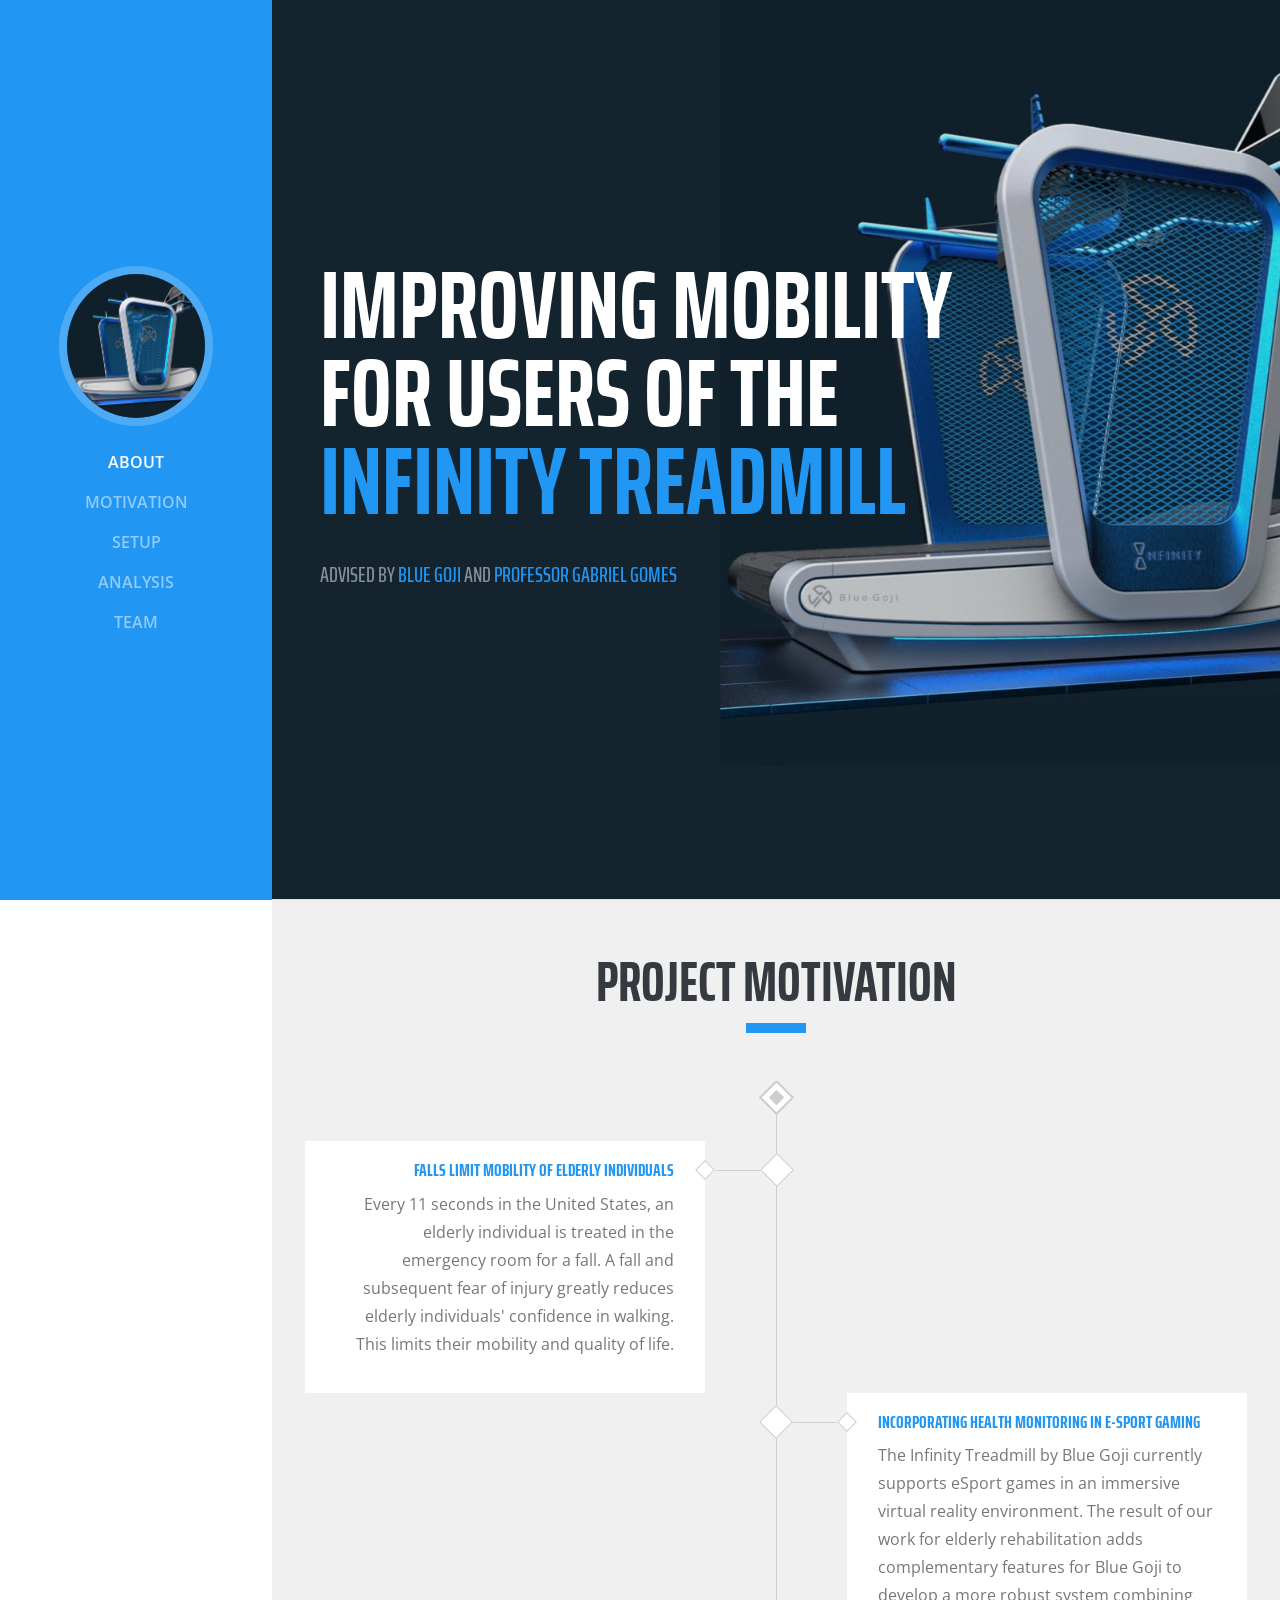
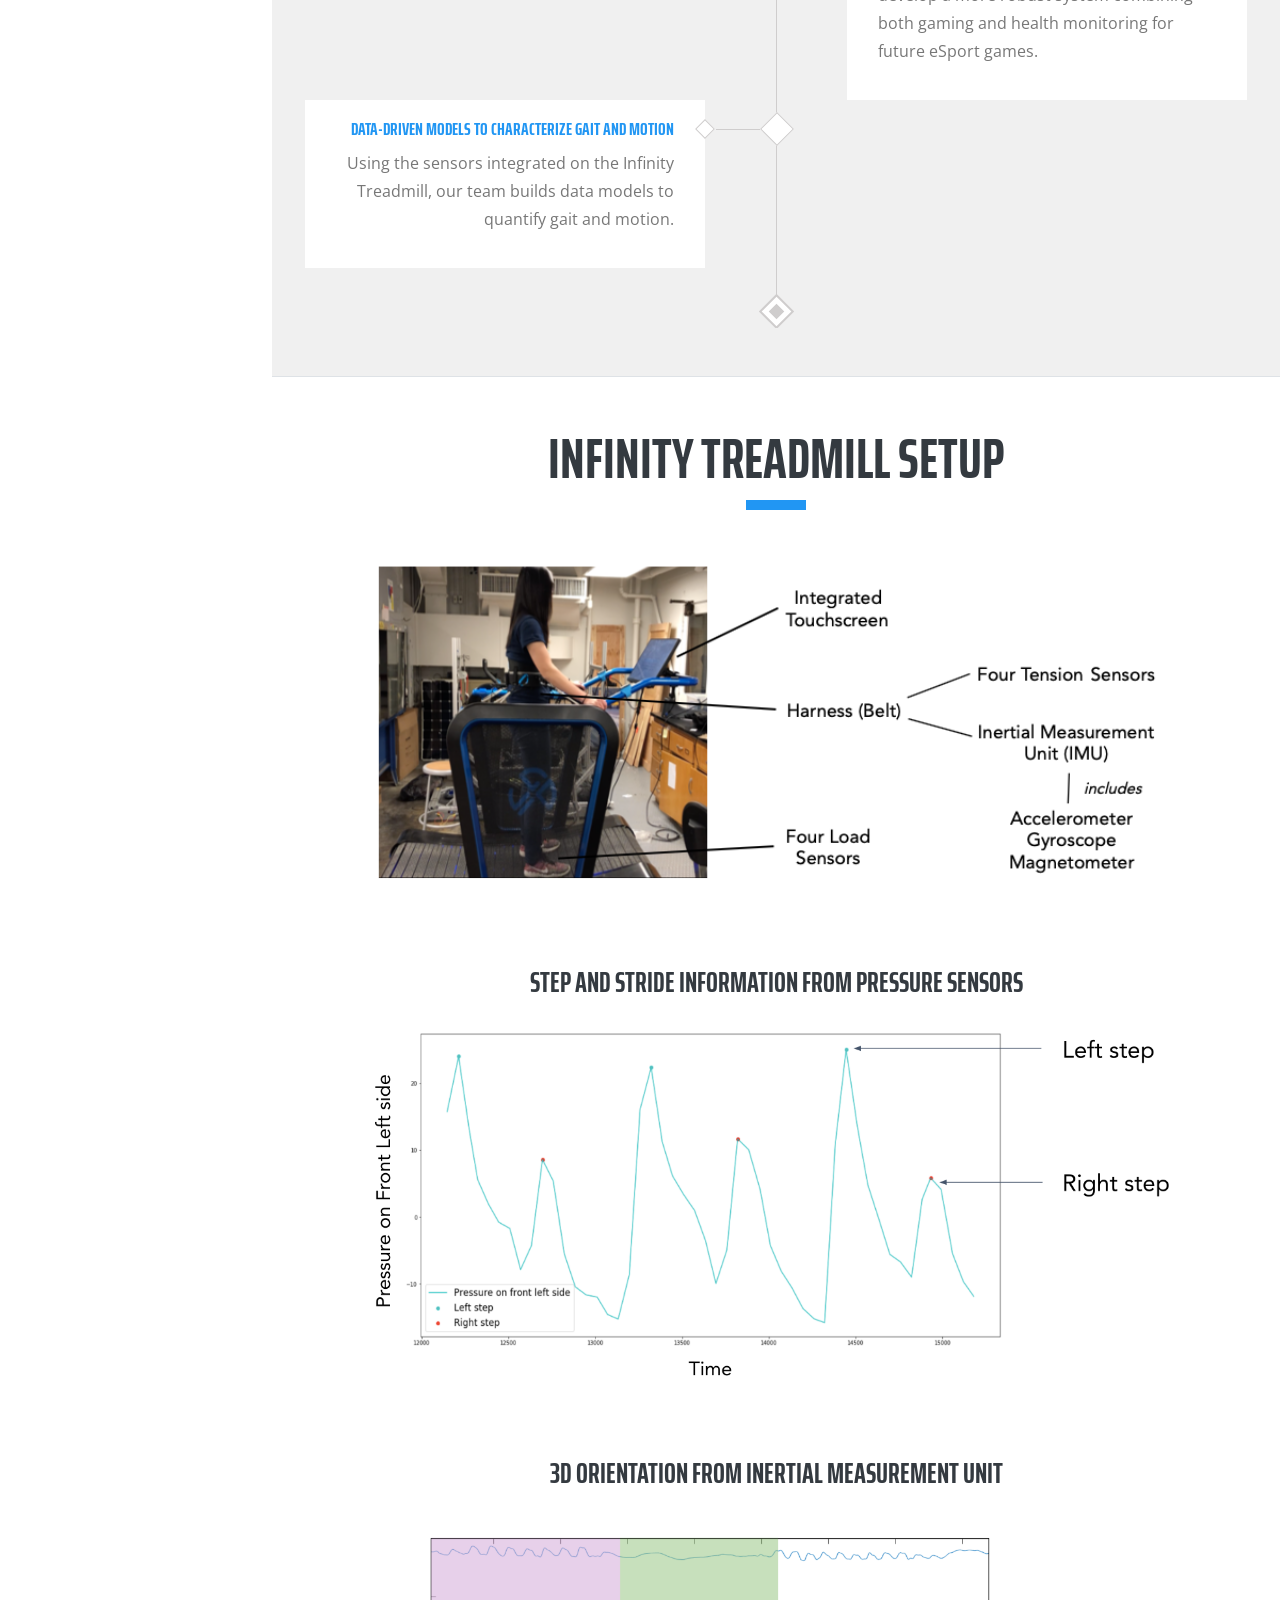
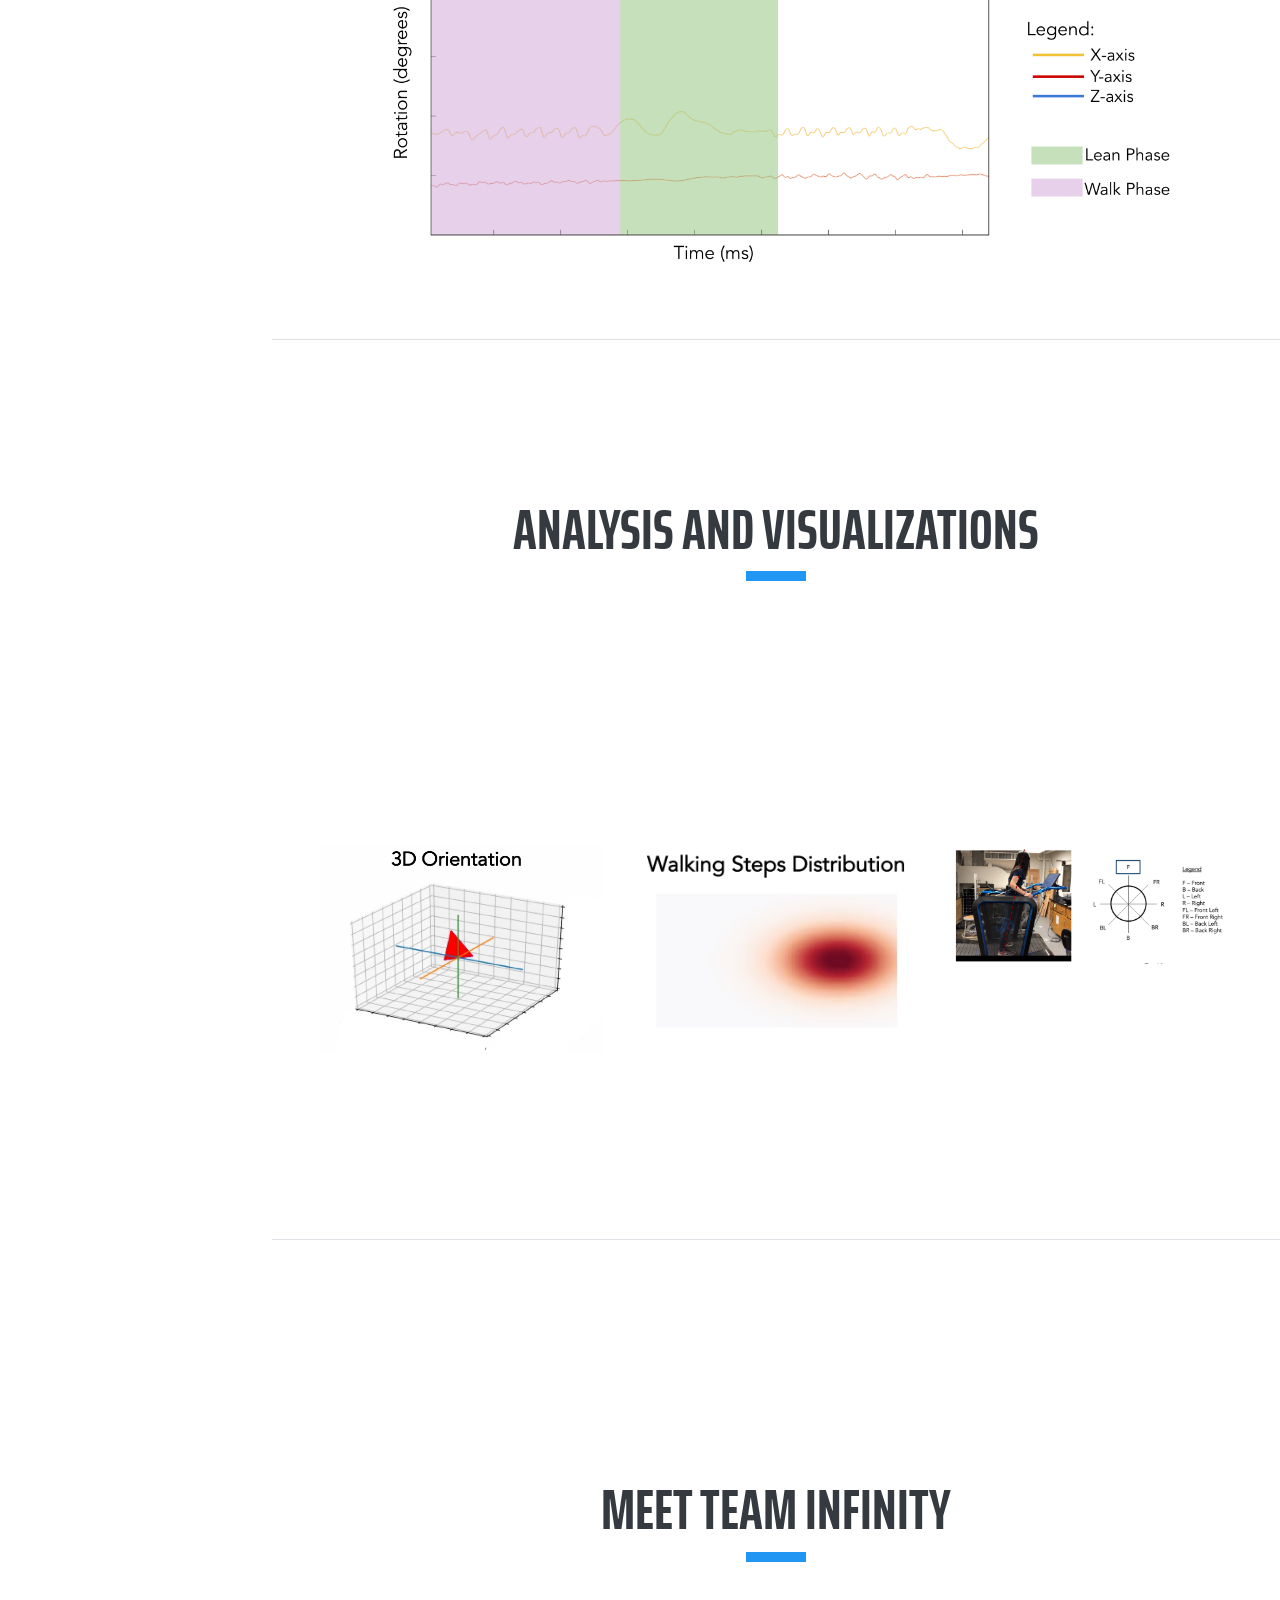
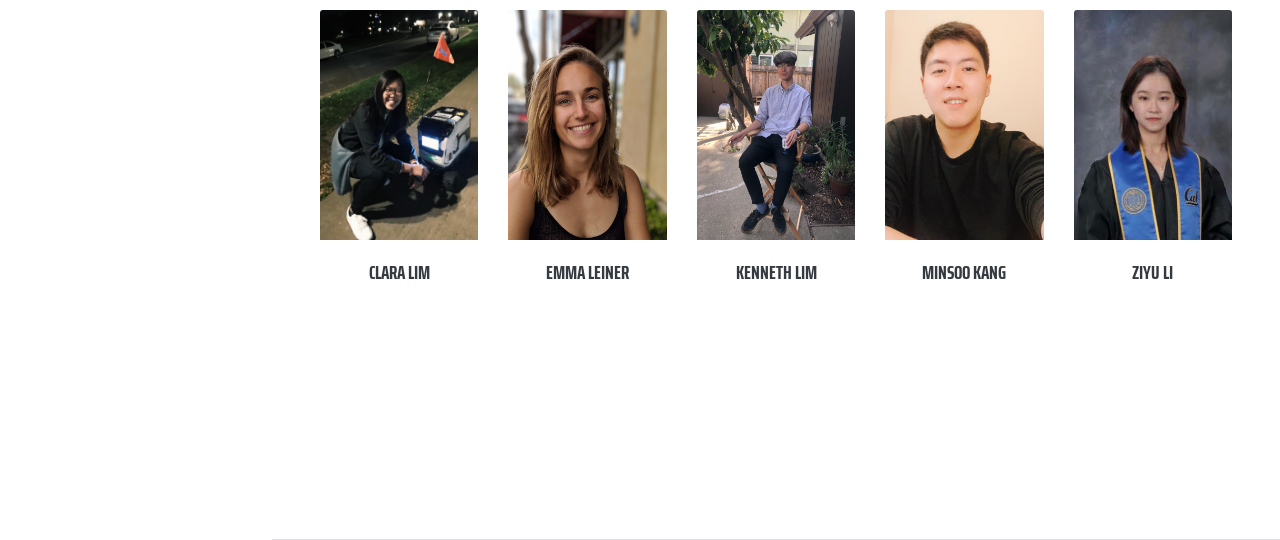
==== index.html @ e9f99df8 "Picture changed" ====
<!--
author: Boostraptheme
author URL: https://boostraptheme.com
License: Creative Commons Attribution 4.0 Unported
License URL: https://creativecommons.org/licenses/by/4.0/
-->

<!DOCTYPE html>
<html lang="en">

<head>
    <meta charset="utf-8">
    <meta name="viewport" content="width=device-width, initial-scale=1, shrink-to-fit=no">
    <meta name="description" content="">
    <meta name="author" content="">

    <link rel="shortcut icon" href="img/profile.ico" />
    <title>Improving Mobility for Users of the Infinity Treadmill</title>

    <!-- Global stylesheets -->
    <link href="css/bootstrap/bootstrap.min.css" rel="stylesheet">
    <link href="https://fonts.googleapis.com/css?family=Saira+Extra+Condensed:100,200,300,400,500,600,700,800,900" rel="stylesheet">
    <link href="https://fonts.googleapis.com/css?family=Open+Sans:300,300i,400,400i,600,600i,700,700i,800,800i" rel="stylesheet">
    <link href="font-awesome/css/font-awesome.min.css" rel="stylesheet">
    <link href="css/devicons/css/devicons.min.css" rel="stylesheet">
    <link href="css/simple-line-icons/css/simple-line-icons.css" rel="stylesheet">
    <link href="css/style.css" rel="stylesheet">
</head>

<body id="page-top">

    <nav class="navbar navbar-expand-lg navbar-dark bg-primary fixed-top" id="sideNav">
      <a class="navbar-brand js-scroll-trigger" href="#page-top">
        <span class="d-block d-lg-none  mx-0 px-0"><img src="img/logo-white.png" alt="" class="img-fluid"></span>
        <span class="d-none d-lg-block">
          <img class="img-fluid img-profile rounded-circle mx-auto mb-2" src="img/profile.jpg" alt="">
        </span>
      </a>
        <button class="navbar-toggler" type="button" data-toggle="collapse" data-target="#navbarSupportedContent" aria-controls="navbarSupportedContent" aria-expanded="false" aria-label="Toggle navigation">
            <span class="navbar-toggler-icon"></span>
        </button>
        <div class="collapse navbar-collapse" id="navbarSupportedContent">
            <ul class="navbar-nav">
                <li class="nav-item">
                    <a class="nav-link js-scroll-trigger" href="#about">About</a>
                </li>

                <li class="nav-item">
                    <a class="nav-link js-scroll-trigger" href="#awards">Motivation</a>
                </li>
                <li class="nav-item">
                    <a class="nav-link js-scroll-trigger" href="#setup">Setup</a>
                </li>

                <li class="nav-item">
                    <a class="nav-link js-scroll-trigger" href="#portfolio">Analysis</a>
                </li>

                <li class="nav-item">
                    <a class="nav-link js-scroll-trigger" href="#team">Team</a>
                </li>
            </ul>
        </div>
    </nav>

    <div class="container-fluid p-0">

    <!--====================================================
                        ABOUT
    ======================================================-->
      <section class="resume-section p-3 p-lg-5 d-flex d-column" id="about">
          <div class="my-auto" >
              <h1 class="mb-0 text-white">IMPROVING MOBILITY<br>FOR USERS OF THE
                <br><span class="text-primary">INFINITY TREADMILL</span>
              </h1>
              <div class="subheading mb-5"><br>ADVISED BY
                  <a href="#">Blue Goji</a> and <a href="#">Professor Gabriel Gomes</a>
              </div>

          </div>
      </section>

      <!--====================================================
                             PROBLEM
      ======================================================-->
        <section class="resume-section p-3 p-lg-5 d-flex flex-column" id="awards">
            <div class="row my-auto">
                <div class="col-12">
                  <h2 class="  text-center">PROJECT MOTIVATION</h2>
                  <div class="mb-5 heading-border"></div>
                </div>
                <div class="main-award" id="award-box">
                    <div class="award">
                        <div class="award-icon"></div>
                        <div class="award-content">
                            <h5 class="title text-primary">FALLS LIMIT MOBILITY OF ELDERLY INDIVIDUALS</h5>
                            <p class="description">
                                Every 11 seconds in the United States, an elderly individual is treated in the emergency room for a fall. A fall and subsequent fear of injury greatly reduces elderly individuals' confidence in walking. This limits their mobility and quality of life.
                            </p>
                        </div>
                    </div>
                    <div class="award">
                        <div class="award-icon"></div>
                        <div class="award-content">
                            <h5 class="title text-primary">INCORPORATING HEALTH MONITORING IN E-SPORT GAMING</h5>
                            <p class="description">
                                The Infinity Treadmill by Blue Goji currently supports eSport games in an immersive virtual reality environment. The result of our work for elderly rehabilitation adds complementary features for Blue Goji to develop a more robust system combining both gaming and health monitoring for future eSport games.
                            </p>
                        </div>
                    </div>
                    <div class="award">
                        <div class="award-icon"></div>
                        <div class="award-content">
                            <h5 class="title text-primary">DATA-DRIVEN MODELS TO CHARACTERIZE GAIT AND MOTION</h5>
                            <p class="description">
                                Using the sensors integrated on the Infinity Treadmill, our team builds data models to quantify gait and motion.
                            </p>
                        </div>
                    </div>

                </div>
            </div>
        </section>


    <!--====================================================
                    Setup
    ======================================================-->
      <section class="resume-section p-3 p-lg-5 " id="setup">
          <div class="row my-auto">
              <div class="col-12">
                <h2 class="  text-center">Infinity Treadmill Setup</h2>
                <div class="mb-5 heading-border"></div>

                <img class="center" src="img/setup.jpg" alt="Setup Image">
                <br>
                <br>
                <br>

                <h3 class="  text-center">STEP AND STRIDE INFORMATION FROM PRESSURE SENSORS</h3>
                  <img class="center" src="img/pressure.png" alt="Pressure data">
                <br>
                <br>
                <br>

                <h3 class="  text-center">3D ORIENTATION FROM INERTIAL MEASUREMENT UNIT</h3>
                <br>
                  <img class="center" src="img/imugraph.png" alt="Pressure data">

                <br>

                </div>
              </div>


          </div>
      </section>


    <!--====================================================
                        PORTFOLIO
    ======================================================-->
      <section class="resume-section p-3 p-lg-5 d-flex flex-column" id="portfolio">
          <div class="row my-auto">
              <div class="col-12">
                <h2 class="  text-center">ANALYSIS AND VISUALIZATIONS</h2>
                <div class="mb-5 heading-border"></div>
              </div>
              <!-- buttons for filtering
              <div class="col-md-12">
                <div class="port-head-cont">
                  <button class="btn btn-general btn-green filter-b" data-filter="all">All</button>
                  <button class="btn btn-general btn-green filter-b" data-filter="consulting">Web Design</button>
                  <button class="btn btn-general btn-green filter-b" data-filter="finance">Mobile Apps</button>
                  <button class="btn btn-general btn-green filter-b" data-filter="marketing">Graphics Design</button>
                </div>
              </div>
              -->
          </div>

          <div class="row my-auto">
              <!--
              <div class="col-sm-4 portfolio-item filter finance">
                  <a class="portfolio-link" href="#portfolioModal4" data-toggle="modal">
                      <div class="caption-port">
                          <div class="caption-port-content">
                              <i class="fa fa-search-plus fa-3x"></i>
                          </div>
                      </div>
                      <img class="img-fluid" src="img/portfolio/p-4.jpg" alt="">

                  </a>
              </div>
              <div class="col-sm-4 portfolio-item filter marketing">
                  <a class="portfolio-link" href="#portfolioModal5" data-toggle="modal">
                      <div class="caption-port">
                          <div class="caption-port-content">
                              <i class="fa fa-search-plus fa-3x"></i>
                          </div>
                      </div>
                      <img class="img-fluid" src="img/portfolio/p-5.jpg" alt="">
                  </a>
              </div>
              <div class="col-sm-4 portfolio-item filter consulting">
                  <a class="portfolio-link" href="#portfolioModal6" data-toggle="modal">
                      <div class="caption-port">
                          <div class="caption-port-content">
                              <i class="fa fa-search-plus fa-3x"></i>
                          </div>
                      </div>
                      <img class="img-fluid" src="img/portfolio/p-6.jpg" alt="">
                  </a>
              </div>
              <div class="col-sm-4 portfolio-item filter consulting">
                  <a class="portfolio-link" href="#portfolioModal7" data-toggle="modal">
                      <div class="caption-port">
                          <div class="caption-port-content">
                              <i class="fa fa-search-plus fa-3x"></i>
                          </div>
                      </div>
                      <img class="img-fluid" src="img/portfolio/p-7.jpg" alt="">
                  </a>
              </div>
              <div class="col-sm-4 portfolio-item filter consulting">
                  <a class="portfolio-link" href="#portfolioModal8" data-toggle="modal">
                      <div class="caption-port">
                          <div class="caption-port-content">
                              <i class="fa fa-search-plus fa-3x"></i>
                          </div>
                      </div>
                      <img class="img-fluid" src="img/portfolio/p-8.jpg" alt="">
                  </a>
              </div>
              <div class="col-sm-4 portfolio-item filter finance">
                  <a class="portfolio-link" href="#portfolioModal9" data-toggle="modal">
                      <div class="caption-port">
                          <div class="caption-port-content">
                              <i class="fa fa-search-plus fa-3x"></i>
                          </div>
                      </div>
                      <img class="img-fluid" src="img/portfolio/p-9.jpg" alt="">
                  </a>
              </div>
              -->
              <div class="col-sm-4 portfolio-item filter marketing">
                  <a class="portfolio-link" href="#portfolioModal1" data-toggle="modal">
                      <div class="caption-port">
                          <div class="caption-port-content">
                              <i class="fa fa-search-plus fa-3x"></i>
                          </div>
                      </div>
                      <img class="img-fluid" src="img/3Dorientation.png" alt="">
                  </a>
              </div>
              <div class="col-sm-4 portfolio-item filter marketing">
                  <a class="portfolio-link" href="#portfolioModal2" data-toggle="modal">
                      <div class="caption-port">
                          <div class="caption-port-content">
                              <i class="fa fa-search-plus fa-3x"></i>
                          </div>
                      </div>
                      <img class="img-fluid" src="img/step.png" alt="">
                  </a>
              </div>
              <div class="col-sm-4 portfolio-item filter finance">
                  <a class="portfolio-link" href="#portfolioModal3" data-toggle="modal">
                      <div class="caption-port">
                          <div class="caption-port-content">
                              <i class="fa fa-search-plus fa-3x"></i>
                          </div>
                      </div>
                      <img class="img-fluid" src="img/leaning-nail.png" alt="">
                  </a>
              </div>
          </div>
      </section>


    <!--====================================================
                          TEAM MEMBERS
    ======================================================-->
    <section class="resume-section p-3 p-lg-5 d-flex flex-column" id="team">
        <div class="row my-auto">
            <div class="col-12">
              <h2 class="  text-center">MEET TEAM INFINITY</h2>
              <div class="mb-5 heading-border"></div>
            </div>
                <!-- Page Content -->
                <div class="container">
                  <div class="row">
                    <!-- Team Member 1 -->
                    <div class="col">
                      <div class="card border-0 shadow">
                        <img src="img/clara.jpg" width="200" height="230" class="card-img-top" alt="...">
                        <div class="card-body text-center">
                          <h5 class="card-title mb-0">CLARA LIM</h5>

                        </div>
                      </div>
                    </div>
                    <!-- Team Member 2 -->
                    <div class="col">
                      <div class="card border-0 shadow">
                        <img src="img/emma.jpg" width="200" height="230" class="card-img-top" alt="...">
                        <div class="card-body text-center">
                          <h5 class="card-title mb-0">EMMA LEINER</h5>

                        </div>
                      </div>
                    </div>
                    <!-- Team Member 3 -->
                    <div class="col">
                      <div class="card border-0 shadow">
                        <img src="img/ken.jpg" width="200" height="230" class="card-img-top" alt="...">
                        <div class="card-body text-center">
                          <h5 class="card-title mb-0">KENNETH LIM</h5>

                        </div>
                      </div>
                    </div>
                    <!-- Team Member 4 -->
                    <div class="col">
                      <div class="card border-0 shadow">
                        <img src="img/patrick-2.jpg" width="200" height="230" class="card-img-top" alt="...">
                        <div class="card-body text-center">
                          <h5 class="card-title mb-0">MINSOO KANG</h5>

                        </div>
                      </div>
                    </div>
                    <!-- Team Member 5 -->
                    <div class="col">
                      <div class="card border-0 shadow">
                        <img src="img/ziyu.jpg" width="200" height="230" class="card-img-top" alt="...">
                        <div class="card-body text-center">
                          <h5 class="card-title mb-0">ZIYU LI</h5>

                        </div>
                      </div>
                    </div>
                  </div>
                  <!-- /.row -->

                </div>
                <!-- /.container -->
              </div>
            </div>

          </div>
      </section>

    </div>


<!--====================================================
                    PORTFOLIO MODALS
======================================================-->
    <div class="portfolio-modal modal fade" id="portfolioModal1" tabindex="-1" role="dialog" aria-hidden="true" >
      <div class="modal-dialog" role="document">
          <div class="modal-content">
              <div class="close-modal" data-dismiss="modal">
                  <div class="lr">
                      <div class="rl"></div>
                  </div>
              </div>
              <div class="container">
                  <div class="row">
                          <div class="modal-body">
                              <div class="title-bar">
                                <div class="col-md-12">
                                  <h2 class="text-center">VISUALIZATION OF LEANING MOVEMENT USING <br> THE INERTIAL MEASUREMENT UNIT</h2>
                                  <div class="heading-border"></div>
                                </div>
                              </div>
                              <div class="row">
                                <div class="col-md-8">

                                  <iframe width="640" height="360" src="https://www.youtube.com/embed/605CjNHDYeI" frameborder="0" allow="accelerometer; autoplay; encrypted-media; gyroscope; picture-in-picture" allowfullscreen></iframe>

                                </div>
                                <div class="col-md-4">
                                  <p>We utilized the Inertial Measurement Unit (IMU) to understand and visualize lean of the user. The example here shows forward lean, back lean, left lean, right lean, back left lean and walking.</p>


                              </div>
                            </div>
                          </div>
                  </div>
              </div>
          </div>
      </div>
    </div>
    <div class="portfolio-modal modal fade" id="portfolioModal2" tabindex="-1" role="dialog" aria-hidden="true">
        <div class="modal-dialog" role="document">
            <div class="modal-content">
                <div class="close-modal" data-dismiss="modal">
                    <div class="lr">
                        <div class="rl"></div>
                    </div>
                </div>
                <div class="container">
                  <div class="row">
                          <div class="modal-body">
                              <div class="title-bar">
                                <div class="col-md-12">
                                  <h2 class="text-center">USING PRESSURE SENSORS TO VISUALIZE DISTRIBUTION OF WEIGHT FOR WALKING</h2>
                                  <div class="heading-border"></div>
                                </div>
                              </div>
                              <div class="row">
                                <div class="col-md-8">

                                  <iframe width="640" height="360" src="https://www.youtube.com/embed/BPfPiTRdiAI" frameborder="0" allow="accelerometer; autoplay; encrypted-media; gyroscope; picture-in-picture" allowfullscreen></iframe>

                                </div>
                                <div class="col-md-4">
                                  <p>The pressure sensors on the treadmill belt were analyzed to show the distribution of the weight of the user as he/she walks on the Infinity treadmill.</p>


                              </div>
                            </div>
                          </div>
                  </div>
            </div>
            </div>
        </div>
    </div>
    <div class="portfolio-modal modal fade" id="portfolioModal3" tabindex="-1" role="dialog" aria-hidden="true">
        <div class="modal-dialog" role="document">
            <div class="modal-content">
                <div class="close-modal" data-dismiss="modal">
                    <div class="lr">
                        <div class="rl"></div>
                    </div>
                </div>
                <div class="container">
                  <div class="row">
                          <div class="modal-body">
                              <div class="title-bar">
                                <div class="col-md-12">
                                  <h2 class="text-center">USING PRESSURE SENSORS TO GENERATE SYMMETRY INDEX </h2>
                                  <div class="heading-border"></div>
                                </div>
                              </div>
                              <div class="row">
                                <div class="col-md-8">

                                  <iframe width="640" height="360" src="https://www.youtube.com/embed/BPfPiTRdiAI" frameborder="0" allow="accelerometer; autoplay; encrypted-media; gyroscope; picture-in-picture" allowfullscreen></iframe>

                                </div>
                                <div class="col-md-4">
                                  <p>We utilized the Inertial Measurement Unit (IMU) to understand and visualize lean of the user. The example here shows forward lean, back lean, left lean, right lean, back left lean and walking.</p>


                              </div>
                            </div>
                          </div>
                  </div>
            </div>
            </div>
        </div>
    </div>
    <!--
    <div class="portfolio-modal modal fade" id="portfolioModal4" tabindex="-1" role="dialog" aria-hidden="true">
        <div class="modal-dialog" role="document">
            <div class="modal-content">
                <div class="close-modal" data-dismiss="modal">
                    <div class="lr">
                        <div class="rl"></div>
                    </div>
                </div>
                <div class="container">
                <div class="row">
                        <div class="modal-body">
                            <div class="title-bar">
                              <div class="col-md-12">
                                <h2 class="text-center">Our Project</h2>
                                <div class="heading-border"></div>
                              </div>
                            </div>
                            <div class="row">
                              <div class="col-md-6">
                                <img class="img-fluid img-centered" src="img/portfolio/p-4.jpg" alt="">
                              </div>
                              <div class="col-md-6">
                                <p>Our new Project every processes had become fragmented; meaning quality and service were inconsistent. This lack of standardization was adversely impacting operating costs, productivity and customer satisfaction. For several years now Payfast has worked strategically with innovations as a means of developing new solutions, products and services. In line with this vision, Success was approached to find new payments solutions to offer Payfast customers on their website, including open invoice and partial payments options.</p>
                                <ul class="list-inline item-details">
                                    <li>Client:
                                        <strong>
                                          <a href="#">Techs Soft</a>
                                        </strong>
                                    </li>
                                    <li>Date:
                                        <strong>
                                          <a href="#">April 2018</a>
                                        </strong>
                                    </li>
                                    <li>Service:
                                        <strong>
                                          <a href="#">Web Development</a>
                                        </strong>
                                    </li>
                                </ul>
                                <button class="btn btn-general btn-white" type="button" data-dismiss="modal">
                                    <i class="fa fa-times"></i> Close
                                </button>
                              </div>
                          </div>
                        </div>
                </div>
            </div>
            </div>
        </div>
    </div>
    <div class="portfolio-modal modal fade" id="portfolioModal5" tabindex="-1" role="dialog" aria-hidden="true">
        <div class="modal-dialog" role="document">
            <div class="modal-content">
                <div class="close-modal" data-dismiss="modal">
                    <div class="lr">
                        <div class="rl"></div>
                    </div>
                </div>
                <div class="container">
                <div class="row">
                        <div class="modal-body">
                            <div class="title-bar">
                              <div class="col-md-12">
                                <h2 class="text-center">Our Project</h2>
                                <div class="heading-border"></div>
                              </div>
                            </div>
                            <div class="row">
                              <div class="col-md-6">
                                <img class="img-fluid img-centered" src="img/portfolio/p-5.jpg" alt="">
                              </div>
                              <div class="col-md-6">
                                <p>Our new Project every processes had become fragmented; meaning quality and service were inconsistent. This lack of standardization was adversely impacting operating costs, productivity and customer satisfaction. For several years now Payfast has worked strategically with innovations as a means of developing new solutions, products and services. In line with this vision, Success was approached to find new payments solutions to offer Payfast customers on their website, including open invoice and partial payments options.</p>
                                <ul class="list-inline item-details">
                                    <li>Client:
                                        <strong>
                                          <a href="#">Techs Soft</a>
                                        </strong>
                                    </li>
                                    <li>Date:
                                        <strong>
                                          <a href="#">April 2018</a>
                                        </strong>
                                    </li>
                                    <li>Service:
                                        <strong>
                                          <a href="#">Web Development</a>
                                        </strong>
                                    </li>
                                </ul>
                                <button class="btn btn-general btn-white" type="button" data-dismiss="modal">
                                    <i class="fa fa-times"></i> Close
                                </button>
                            </div>
                          </div>
                        </div>
                </div>
            </div>
            </div>
        </div>
    </div>
    <div class="portfolio-modal modal fade" id="portfolioModal6" tabindex="-1" role="dialog" aria-hidden="true">
        <div class="modal-dialog" role="document">
            <div class="modal-content">
                <div class="close-modal" data-dismiss="modal">
                    <div class="lr">
                        <div class="rl"></div>
                    </div>
                </div>
                <div class="container">
                <div class="row">
                        <div class="modal-body">
                            <div class="title-bar">
                              <div class="col-md-12">
                                <h2 class="text-center">Our Project</h2>
                                <div class="heading-border"></div>
                              </div>
                            </div>
                            <div class="row">
                              <div class="col-md-6">
                                <img class="img-fluid img-centered" src="img/portfolio/p-6.jpg" alt="">
                              </div>
                              <div class="col-md-6">
                                <p>Our new Project every processes had become fragmented; meaning quality and service were inconsistent. This lack of standardization was adversely impacting operating costs, productivity and customer satisfaction. For several years now Payfast has worked strategically with innovations as a means of developing new solutions, products and services. In line with this vision, Success was approached to find new payments solutions to offer Payfast customers on their website, including open invoice and partial payments options.</p>
                                <ul class="list-inline item-details">
                                    <li>Client:
                                        <strong>
                                          <a href="#">Techs Soft</a>
                                        </strong>
                                    </li>
                                    <li>Date:
                                        <strong>
                                          <a href="#">April 2018</a>
                                        </strong>
                                    </li>
                                    <li>Service:
                                        <strong>
                                          <a href="#">Web Development</a>
                                        </strong>
                                    </li>
                                </ul>
                                <button class="btn btn-general btn-white" type="button" data-dismiss="modal">
                                    <i class="fa fa-times"></i> Close
                                </button>
                            </div>
                          </div>
                        </div>
                </div>
            </div>
            </div>
        </div>
    </div>
    <div class="portfolio-modal modal fade" id="portfolioModal7" tabindex="-1" role="dialog" aria-hidden="true">
        <div class="modal-dialog" role="document">
            <div class="modal-content">
                <div class="close-modal" data-dismiss="modal">
                    <div class="lr">
                        <div class="rl"></div>
                    </div>
                </div>
                <div class="container">
                <div class="row">
                        <div class="modal-body">
                            <div class="title-bar">
                              <div class="col-md-12">
                                <h2 class="text-center">Our Project</h2>
                                <div class="heading-border"></div>
                              </div>
                            </div>
                            <div class="row">
                              <div class="col-md-6">
                                <img class="img-fluid img-centered" src="img/portfolio/p-7.jpg" alt="">
                              </div>
                              <div class="col-md-6">
                                <p>Our new Project every processes had become fragmented; meaning quality and service were inconsistent. This lack of standardization was adversely impacting operating costs, productivity and customer satisfaction. For several years now Payfast has worked strategically with innovations as a means of developing new solutions, products and services. In line with this vision, Success was approached to find new payments solutions to offer Payfast customers on their website, including open invoice and partial payments options.</p>
                                <ul class="list-inline item-details">
                                    <li>Client:
                                        <strong>
                                          <a href="#">Techs Soft</a>
                                        </strong>
                                    </li>
                                    <li>Date:
                                        <strong>
                                          <a href="#">April 2018</a>
                                        </strong>
                                    </li>
                                    <li>Service:
                                        <strong>
                                          <a href="#">Web Development</a>
                                        </strong>
                                    </li>
                                </ul>
                                <button class="btn btn-general btn-white" type="button" data-dismiss="modal">
                                    <i class="fa fa-times"></i> Close
                                </button>
                            </div>
                          </div>
                        </div>
                </div>
            </div>
            </div>
        </div>
    </div>
    <div class="portfolio-modal modal fade" id="portfolioModal8" tabindex="-1" role="dialog" aria-hidden="true">
        <div class="modal-dialog" role="document">
            <div class="modal-content">
                <div class="close-modal" data-dismiss="modal">
                    <div class="lr">
                        <div class="rl"></div>
                    </div>
                </div>
                <div class="container">
                <div class="row">
                        <div class="modal-body">
                            <div class="title-bar">
                              <div class="col-md-12">
                                <h2 class="text-center">Our Project</h2>
                                <div class="heading-border"></div>
                              </div>
                            </div>
                            <div class="row">
                              <div class="col-md-6">
                                <img class="img-fluid img-centered" src="img/portfolio/p-8.jpg" alt="">
                              </div>
                              <div class="col-md-6">
                                <p>Our new Project every processes had become fragmented; meaning quality and service were inconsistent. This lack of standardization was adversely impacting operating costs, productivity and customer satisfaction. For several years now Payfast has worked strategically with innovations as a means of developing new solutions, products and services. In line with this vision, Success was approached to find new payments solutions to offer Payfast customers on their website, including open invoice and partial payments options.</p>
                                <ul class="list-inline item-details">
                                    <li>Client:
                                        <strong>
                                          <a href="#">Techs Soft</a>
                                        </strong>
                                    </li>
                                    <li>Date:
                                        <strong>
                                          <a href="#">April 2018</a>
                                        </strong>
                                    </li>
                                    <li>Service:
                                        <strong>
                                          <a href="#">Web Development</a>
                                        </strong>
                                    </li>
                                </ul>
                                <button class="btn btn-general btn-white" type="button" data-dismiss="modal">
                                    <i class="fa fa-times"></i> Close
                                </button>
                            </div>
                          </div>
                        </div>
                </div>
            </div>
            </div>
        </div>
    </div>
    <div class="portfolio-modal modal fade" id="portfolioModal9" tabindex="-1" role="dialog" aria-hidden="true">
        <div class="modal-dialog" role="document">
            <div class="modal-content">
                <div class="close-modal" data-dismiss="modal">
                    <div class="lr">
                        <div class="rl"></div>
                    </div>
                </div>
                <div class="container">
                <div class="row">
                        <div class="modal-body">
                            <div class="title-bar">
                              <div class="col-md-12">
                                <h2 class="text-center">Our Project</h2>
                                <div class="heading-border"></div>
                              </div>
                            </div>
                            <div class="row">
                              <div class="col-md-6">
                                <img class="img-fluid img-centered" src="img/portfolio/p-9.jpg" alt="">
                              </div>
                              <div class="col-md-6">
                                <p>Our new Project every processes had become fragmented; meaning quality and service were inconsistent. This lack of standardization was adversely impacting operating costs, productivity and customer satisfaction. For several years now Payfast has worked strategically with innovations as a means of developing new solutions, products and services. In line with this vision, Success was approached to find new payments solutions to offer Payfast customers on their website, including open invoice and partial payments options.</p>
                                <ul class="list-inline item-details">
                                    <li>Client:
                                        <strong>
                                          <a href="#">Techs Soft</a>
                                        </strong>
                                    </li>
                                    <li>Date:
                                        <strong>
                                          <a href="#">April 2018</a>
                                        </strong>
                                    </li>
                                    <li>Service:
                                        <strong>
                                          <a href="#">Web Development</a>
                                        </strong>
                                    </li>
                                </ul>
                                <button class="btn btn-general btn-white" type="button" data-dismiss="modal">
                                    <i class="fa fa-times"></i> Close
                                </button>
                            </div>
                          </div>
                        </div>
                </div>
            </div>
            </div>
        </div>
    </div>
    -->


    <!-- Global javascript -->
    <script src="js/jquery/jquery.min.js"></script>
    <script src="js/bootstrap/bootstrap.bundle.min.js"></script>
    <script src="js/jquery-easing/jquery.easing.min.js"></script>
    <script src="js/counter/jquery.waypoints.min.js"></script>
    <script src="js/counter/jquery.counterup.min.js"></script>
    <script src="js/custom.js"></script>
    <script>
        $(document).ready(function(){

        $(".filter-b").click(function(){
            var value = $(this).attr('data-filter');
            if(value == "all")
            {
                $('.filter').show('1000');
            }
            else
            {
                $(".filter").not('.'+value).hide('3000');
                $('.filter').filter('.'+value).show('3000');
            }
        });

        if ($(".filter-b").removeClass("active")) {
          $(this).removeClass("active");
        }
        $(this).addClass("active");
        });

        // SKILLS
        $(function () {
            $('.counter').counterUp({
                delay: 10,
                time: 2000
            });

        });
    </script>
</body>

</html>
---- css/devicons/css/devicons.min.css ----
/*!
 *  Devicons 1.8.0 made by Theodore Vorillas / http://vorillaz.com 
 */
@font-face{font-family:devicons;src:url(../fonts/devicons.eot?xqxft6);src:url(../fonts/devicons.eot?#iefixxqxft6) format("embedded-opentype"),url(../fonts/devicons.woff?xqxft6) format("woff"),url(../fonts/devicons.ttf?xqxft6) format("truetype"),url(../fonts/devicons.svg?xqxft6#devicons) format("svg");font-weight:400;font-style:normal}.devicons{font-family:devicons;speak:none;font-style:normal;font-weight:400;font-variant:normal;text-transform:none;line-height:1;-webkit-font-smoothing:antialiased;-moz-osx-font-smoothing:grayscale}.devicons-git:before{content:"\e602"}.devicons-git_compare:before{content:"\e628"}.devicons-git_branch:before{content:"\e625"}.devicons-git_commit:before{content:"\e629"}.devicons-git_pull_request:before{content:"\e626"}.devicons-git_merge:before{content:"\e627"}.devicons-bitbucket:before{content:"\e603"}.devicons-github_alt:before{content:"\e608"}.devicons-github_badge:before{content:"\e609"}.devicons-github:before{content:"\e60a"}.devicons-github_full:before{content:"\e617"}.devicons-java:before{content:"\e638"}.devicons-ruby:before{content:"\e639"}.devicons-scala:before{content:"\e637"}.devicons-python:before{content:"\e63c"}.devicons-go:before{content:"\e624"}.devicons-ruby_on_rails:before{content:"\e63b"}.devicons-django:before{content:"\e61d"}.devicons-markdown:before{content:"\e63e"}.devicons-php:before{content:"\e63d"}.devicons-mysql:before{content:"\e604"}.devicons-streamline:before{content:"\e605"}.devicons-database:before{content:"\e606"}.devicons-laravel:before{content:"\e63f"}.devicons-javascript:before{content:"\e64e"}.devicons-angular:before{content:"\e653"}.devicons-backbone:before{content:"\e652"}.devicons-coffeescript:before{content:"\e651"}.devicons-jquery:before{content:"\e650"}.devicons-modernizr:before{content:"\e620"}.devicons-jquery_ui:before{content:"\e654"}.devicons-ember:before{content:"\e61b"}.devicons-dojo:before{content:"\e61c"}.devicons-nodejs:before{content:"\e619"}.devicons-nodejs_small:before{content:"\e618"}.devicons-javascript_shield:before{content:"\e64f"}.devicons-bootstrap:before{content:"\e647"}.devicons-sass:before{content:"\e64b"}.devicons-css3_full:before{content:"\e64a"}.devicons-css3:before{content:"\e649"}.devicons-html5:before{content:"\e636"}.devicons-html5_multimedia:before{content:"\e632"}.devicons-html5_device_access:before{content:"\e633"}.devicons-html5_3d_effects:before{content:"\e635"}.devicons-html5_connectivity:before{content:"\e634"}.devicons-ghost_small:before{content:"\e614"}.devicons-ghost:before{content:"\e61f"}.devicons-magento:before{content:"\e640"}.devicons-joomla:before{content:"\e641"}.devicons-jekyll_small:before{content:"\e60d"}.devicons-drupal:before{content:"\e642"}.devicons-wordpress:before{content:"\e60b"}.devicons-grunt:before{content:"\e64c"}.devicons-bower:before{content:"\e64d"}.devicons-npm:before{content:"\e61e"}.devicons-yahoo_small:before{content:"\e62b"}.devicons-yahoo:before{content:"\e615"}.devicons-bing_small:before{content:"\e600"}.devicons-windows:before{content:"\e60f"}.devicons-linux:before{content:"\e612"}.devicons-ubuntu:before{content:"\e63a"}.devicons-android:before{content:"\e60e"}.devicons-apple:before{content:"\e611"}.devicons-appstore:before{content:"\e613"}.devicons-phonegap:before{content:"\e630"}.devicons-blackberry:before{content:"\e623"}.devicons-stackoverflow:before{content:"\e610"}.devicons-techcrunch:before{content:"\e62c"}.devicons-codrops:before{content:"\e62f"}.devicons-css_tricks:before{content:"\e601"}.devicons-smashing_magazine:before{content:"\e62d"}.devicons-netmagazine:before{content:"\e62e"}.devicons-codepen:before{content:"\e616"}.devicons-cssdeck:before{content:"\e62a"}.devicons-hackernews:before{content:"\e61a"}.devicons-dropbox:before{content:"\e607"}.devicons-google_drive:before{content:"\e631"}.devicons-visualstudio:before{content:"\e60c"}.devicons-unity_small:before{content:"\e621"}.devicons-raspberry_pi:before{content:"\e622"}.devicons-chrome:before{content:"\e643"}.devicons-ie:before{content:"\e644"}.devicons-firefox:before{content:"\e645"}.devicons-opera:before{content:"\e646"}.devicons-safari:before{content:"\e648"}.devicons-swift:before{content:"\e655"}.devicons-symfony:before{content:"\e656"}.devicons-symfony_badge:before{content:"\e657"}.devicons-less:before{content:"\e658"}.devicons-stylus:before{content:"\e659"}.devicons-trello:before{content:"\e65a"}.devicons-atlassian:before{content:"\e65b"}.devicons-jira:before{content:"\e65c"}.devicons-envato:before{content:"\e65d"}.devicons-snap_svg:before{content:"\e65e"}.devicons-raphael:before{content:"\e65f"}.devicons-google_analytics:before{content:"\e660"}.devicons-compass:before{content:"\e661"}.devicons-onedrive:before{content:"\e662"}.devicons-gulp:before{content:"\e663"}.devicons-atom:before{content:"\e664"}.devicons-cisco:before{content:"\e665"}.devicons-nancy:before{content:"\e666"}.devicons-clojure:before{content:"\e668"}.devicons-clojure_alt:before{content:"\e66a"}.devicons-perl:before{content:"\e669"}.devicons-celluloid:before{content:"\e66b"}.devicons-w3c:before{content:"\e66c"}.devicons-redis:before{content:"\e66d"}.devicons-postgresql:before{content:"\e66e"}.devicons-webplatform:before{content:"\e66f"}.devicons-jenkins:before{content:"\e667"}.devicons-requirejs:before{content:"\e670"}.devicons-opensource:before{content:"\e671"}.devicons-typo3:before{content:"\e672"}.devicons-uikit:before{content:"\e673"}.devicons-doctrine:before{content:"\e674"}.devicons-groovy:before{content:"\e675"}.devicons-nginx:before{content:"\e676"}.devicons-haskell:before{content:"\e677"}.devicons-zend:before{content:"\e678"}.devicons-gnu:before{content:"\e679"}.devicons-yeoman:before{content:"\e67a"}.devicons-heroku:before{content:"\e67b"}.devicons-debian:before{content:"\e67d"}.devicons-travis:before{content:"\e67e"}.devicons-dotnet:before{content:"\e67f"}.devicons-codeigniter:before{content:"\e680"}.devicons-javascript_badge:before{content:"\e681"}.devicons-yii:before{content:"\e682"}.devicons-msql_server:before{content:"\e67c"}.devicons-composer:before{content:"\e683"}.devicons-krakenjs_badge:before{content:"\e684"}.devicons-krakenjs:before{content:"\e685"}.devicons-mozilla:before{content:"\e686"}.devicons-firebase:before{content:"\e687"}.devicons-sizzlejs:before{content:"\e688"}.devicons-creativecommons:before{content:"\e689"}.devicons-creativecommons_badge:before{content:"\e68a"}.devicons-mitlicence:before{content:"\e68b"}.devicons-senchatouch:before{content:"\e68c"}.devicons-bugsense:before{content:"\e68d"}.devicons-extjs:before{content:"\e68e"}.devicons-mootools_badge:before{content:"\e68f"}.devicons-mootools:before{content:"\e690"}.devicons-ruby_rough:before{content:"\e691"}.devicons-komodo:before{content:"\e692"}.devicons-coda:before{content:"\e693"}.devicons-bintray:before{content:"\e694"}.devicons-terminal:before{content:"\e695"}.devicons-code:before{content:"\e696"}.devicons-responsive:before{content:"\e697"}.devicons-dart:before{content:"\e698"}.devicons-aptana:before{content:"\e699"}.devicons-mailchimp:before{content:"\e69a"}.devicons-netbeans:before{content:"\e69b"}.devicons-dreamweaver:before{content:"\e69c"}.devicons-brackets:before{content:"\e69d"}.devicons-eclipse:before{content:"\e69e"}.devicons-cloud9:before{content:"\e69f"}.devicons-scrum:before{content:"\e6a0"}.devicons-prolog:before{content:"\e6a1"}.devicons-terminal_badge:before{content:"\e6a2"}.devicons-code_badge:before{content:"\e6a3"}.devicons-mongodb:before{content:"\e6a4"}.devicons-meteor:before{content:"\e6a5"}.devicons-meteorfull:before{content:"\e6a6"}.devicons-fsharp:before{content:"\e6a7"}.devicons-rust:before{content:"\e6a8"}.devicons-ionic:before{content:"\e6a9"}.devicons-sublime:before{content:"\e6aa"}.devicons-appcelerator:before{content:"\e6ab"}.devicons-asterisk:before{content:"\e6ac"}.devicons-aws:before{content:"\e6ad"}.devicons-digital-ocean:before{content:"\e6ae"}.devicons-dlang:before{content:"\e6af"}.devicons-docker:before{content:"\e6b0"}.devicons-erlang:before{content:"\e6b1"}.devicons-google-cloud-platform:before{content:"\e6b2"}.devicons-grails:before{content:"\e6b3"}.devicons-illustrator:before{content:"\e6b4"}.devicons-intellij:before{content:"\e6b5"}.devicons-materializecss:before{content:"\e6b6"}.devicons-openshift:before{content:"\e6b7"}.devicons-photoshop:before{content:"\e6b8"}.devicons-rackspace:before{content:"\e6b9"}.devicons-react:before{content:"\e6ba"}.devicons-redhat:before{content:"\e6bb"}.devicons-scriptcs:before{content:"\e6bc"}.devicons-sqllite:before{content:"\e6c4"}.devicons-vim:before{content:"\e6c5"}
---- css/style.css ----
/*GENERAL STYLE*/

body {
    font-family: 'Open Sans', serif;
    padding-top: 54px;
    color: #868e96;
}

@media (min-width: 992px) {
    body {
        padding-top: 0;
        padding-left: 17rem;
    }
}

h1,
h2,
h3,
h4,
h5,
h6 {
    font-family: 'Saira Extra Condensed', serif;
    font-weight: 700;
    text-transform: uppercase;
    color: #343a40;
}

h1 {
    font-size: 6rem;
    line-height: 5.5rem;
}

h2 {
    font-size: 3.5rem;
}

a {
    color: #2196f3;
}

a:hover,
a:focus,
a:active {
    color: #0f72c1;
}

.subheading {
    text-transform: uppercase;
    font-weight: 500;
    font-family: 'Saira Extra Condensed', serif;
    font-size: 1.35rem;
}

/*==================================================
                  SOCIAL-ICON
====================================================*/
  .list-social-icons a {
      color: #495057;
  }

  .list-social-icons a:hover {
      color: #2196f3;
  }

  .list-social-icons a .fa-lg {
      font-size: 1.75rem;
  }

  .list-icons {
      font-size: 3rem;
  }

  .list-icons .list-inline-item i:hover {
      color: #2196f3;
  }

/*==================================================
                    NAV-BAR
====================================================*/
  #sideNav .navbar-nav .nav-item .nav-link {
      font-weight: 600;
      text-transform: uppercase;
  }

  @media (min-width: 992px) {
      #sideNav {
          text-align: center;
          position: fixed;
          top: 0;
          left: 0;
          display: flex;
          flex-direction: column;
          width: 17rem;
          height: 100vh;
      }
      #sideNav .navbar-brand {
          display: flex;
          margin: auto auto 0;
          padding: 0.5rem;
      }
      #sideNav .navbar-brand .img-profile {
          max-width: 10rem;
          max-height: 10rem;
          border: 0.5rem solid rgba(255, 255, 255, 0.2);
      }
      #sideNav .navbar-collapse {
          display: flex;
          align-items: flex-start;
          flex-grow: 0;
          width: 100%;
          margin-bottom: auto;
      }
      #sideNav .navbar-collapse .navbar-nav {
          flex-direction: column;
          width: 100%;
      }
      #sideNav .navbar-collapse .navbar-nav .nav-item {
          display: block;
      }
      #sideNav .navbar-collapse .navbar-nav .nav-item .nav-link {
          display: block;
      }
  }

/*==================================================
                  BUTTON (Generic)
====================================================*/

.btn-general {
    background-color: transparent;
    text-align: center;
    border-width: 1px;
    border-radius: 0px;
    font-size: 16px;
    padding: 10px 15px;
    font-weight: 400;
    text-transform: uppercase;
}

.btn-white {
    border-color: #2196f3;
    background-color: #2196f3;
    color: #fff;
}

.btn-white:hover,
.btn-white:focus {
    background-color: transparent;
    color: #2196f3;
    cursor: pointer;
}

.btn-green {
    border-color: #2196f3;
    color: #2196f3;
}

.btn-green:hover,
.btn-green:focus {
    background-color: #2196f3;
    color: #fff;
    cursor: pointer;
}

/*==================================================
                  SECTION (Generic)
====================================================*/
  .heading-border {
      width: 60px;
      height: 10px;
      background-color: #2196f3;
      margin: 0 auto 20px auto;
  }

  section.resume-section {
      border-bottom: 1px solid #dee2e6;
      padding-top: 5rem !important;
      padding-bottom: 5rem !important;
  }

  section.resume-section .resume-item .resume-date {
      min-width: none;
  }

  @media (min-width: 768px) {
      section.resume-section {
          min-height: 100vh;
      }
      section.resume-section .resume-item .resume-date {
          min-width: 18rem;
      }
  }

  @media (min-width: 992px) {
      section.resume-section {
          padding-top: 3rem !important;
          padding-bottom: 3rem !important;
      }
  }

  .bg-primary {
      background-color: #2196f3 !important;
  }

  .text-primary {
      color: #2196f3 !important;
  }

/*==================================================
                      ABOUT
====================================================*/
  #about {
      background-image: url(../img/profile-banner.jpg);
      background-size: cover;
      background-position: center center;
      background-repeat: no-repeat;
  }

  #about h1 {
    /*font-size: 100%;*/
  }

  /*==================================================
                        SETUP
  ====================================================*/
    #setup {

        background-position: center center;

    }

    #setup .center-block {
        display: block;
        margin-right: auto;
        margin-left: auto;
      }

    #setup h1 {
      /*font-size: 100%;*/
    }

    .center {
      display: block;
      margin-left: auto;
      margin-right: auto;
      width: 90%;
    }


/*==================================================
                    EXPERIENCE
====================================================*/
  #experience {
    background: #f5f5f5;
  }

  #experience .card h4{
    font-family: 'Roboto Condensed', sans-serif;
    text-transform: none;
    color:#555;
  }

/*====================================================
                   PORTFOLIO
======================================================*/

#portfolio{
    padding:100px 0;
}

.port-head-cont{
    margin:20px auto 40px auto;
    text-align: center;
}

.port-head-cont button{
    margin:5px 2px;
}

#portfolio .portfolio-item {
    right: 0;
    margin: 0 0 15px;
}

#portfolio .portfolio-item .portfolio-link {
    position: relative;
    display: block;
    max-width: 400px;
    margin: 0 auto;
    cursor: pointer;
}

#portfolio .portfolio-item .portfolio-link .caption-port {
    position: absolute;
    width: 100%;
    height: 100%;
    -webkit-transition: all ease 0.5s;
    -moz-transition: all ease 0.5s;
    transition: all ease 0.5s;
    opacity: 0;
    background: rgba(54, 160, 245, 0.73);
}

#portfolio .portfolio-item .portfolio-link .caption-port:hover {
    opacity: 1;
}

#portfolio .portfolio-item .portfolio-link .caption-port .caption-port-content {
    font-size: 20px;
    position: absolute;
    top: 50%;
    width: 100%;
    height: 20px;
    margin-top: -12px;
    text-align: center;
    color: white;
}

#portfolio .portfolio-item .portfolio-link .caption-port .caption-port-content i {
    margin-top: -12px;
}

#portfolio .portfolio-item .portfolio-link .caption-port .caption-port-content h3,
#portfolio .portfolio-item .portfolio-link .caption-port .caption-port-content h4 {
    margin: 0;
}

#portfolio * {
    z-index: 2;
}

@media (min-width: 767px) {
    #portfolio .portfolio-item {
        margin: 0 0 30px;
    }
}

.portfolio-modal .modal-dialog {
    max-width: 100%;
    min-height: 100%;
    margin: 0;
    padding: 0;
    text-align: left;
    border: none;
    border-radius: 0;
    background-clip: border-box;
    -webkit-box-shadow: none;
    box-shadow: none;
}

.portfolio-modal .title-bar {
    padding: 0 0 50px 0;
}

.portfolio-modal .title-bar h1{
    visibility: initial;
    animation-name: initial;
}

.portfolio-modal .modal-dialog .modal-content {
    padding: 10px 0 100px 0;
    border: 0;
    border-radius: 0;
}

.portfolio-modal .modal-dialog .modal-content img {
    margin-bottom: 30px;
}

.portfolio-modal .modal-dialog .modal-content .item-details {
    margin: 30px 0;
}

.portfolio-modal .close-modal {
    position: absolute;
    top: 25px;
    right: 25px;
    width: 75px;
    height: 75px;
    cursor: pointer;
    background-color: transparent;
}

.portfolio-modal .close-modal:hover {
    opacity: 0.3;
}

.portfolio-modal .close-modal .lr {
    /* Safari and Chrome */
    z-index: 1051;
    width: 1px;
    height: 75px;
    margin-left: 35px;
    /* IE 9 */
    -webkit-transform: rotate(45deg);
    -ms-transform: rotate(45deg);
    transform: rotate(45deg);
    background-color: #2C3E50;
}

.portfolio-modal .close-modal .lr .rl {
    /* Safari and Chrome */
    z-index: 1052;
    width: 1px;
    height: 75px;
    /* IE 9 */
    -webkit-transform: rotate(90deg);
    -ms-transform: rotate(90deg);
    transform: rotate(90deg);
    background-color: #2C3E50;
}

.portfolio-modal .modal-backdrop {
    display: none;
    opacity: 0;
}

@media (max-width: 850px){
    .portfolio-modal .close-modal{
        display: none;
    }
}

/*====================================================
                      SKILLS
======================================================*/

#skills {
    background-image: url("../img/bg-stats.jpg");
    background-size: cover;
    background-position: center center;
    background-repeat: no-repeat;
}

.skill-cover {
    background-color: rgba(31, 31, 31, 0.68);
}

.skill-cover h3{
  font-family: "hind", sans-serif;
  font-size: 35px;
  margin-bottom: 40px;
}

.skill-item {
    padding: 20px 0;
    margin-bottom: 30px;
    background: rgba(144, 144, 144, 0.78);
}

.skill-item i {
    color: #2196f3;
}

.skill-item h2 {
    color: #fff;
    font-size: "hind", sans-serif;
    font-size: 35px;
    font-weight: 700;
    margin-top: 15px;
    margin-bottom: 1px;
}

.skill-item p {
    color: #fff;
    font-family: "hind", sans-serif;
    /*text-transform: uppercase;*/
    font-weight: 300;
    margin-top: 0;
}

/*====================================================
                      AWARD
======================================================*/

#awards {
    background: #f0f0f0;
}

#award-box {
    overflow: hidden;
    position: relative;
    padding: 60px 0;
}

#award-box:before {
    content: "";
    width: 1px;
    height: 100%;
    background: #cfcdcd;
    position: absolute;
    top: 0;
    left: 50%;
}

#award-box .award {
    width: 50%;
    clear: both;
    position: relative;
}

#award-box .award:before,
#award-box .award:after {
    content: "";
    display: block;
    clear: both;
}

#award-box .award:first-child:before,
#award-box .award:last-child:before {
    content: "";
    width: 11px;
    height: 11px;
    background: #cfcdcd;
    box-sizing: content-box;
    border: 5px solid #fff;
    box-shadow: 0 0 0 2px #cfcdcd;
    position: absolute;
    top: -54px;
    right: -11px;
    transform: rotate(45deg);
}

#award-box .award:last-child:before {
    top: auto;
    bottom: -54px;
}

#award-box .award:last-child:nth-child(even):before {
    right: auto;
    left: -11px;
}

#award-box .award-icon {
    width: 24px;
    height: 24px;
    background: #fff;
    border: 1px solid #cfcdcd;
    position: absolute;
    top: 17px;
    right: -13px;
    z-index: 1;
    transform: rotate(45deg);
}

#award-box .award-icon:before {
    content: "";
    display: block;
    width: 15px;
    height: 15px;
    background: #fff;
    position: absolute;
    top: 50%;
    left: 50%;
    transform: translate(-50%, -50%);
    transition: background-color 0.2s ease 0s;
}

#award-box .award:hover .award-icon:before {
    background: #39b3ff;
}

#award-box .award-content {
    width: 85%;
    padding: 18px 30px;
    background: #fff;
    text-align: right;
    float: left;
    border: 1px solid transparent;
    position: relative;
    transition: all 0.3s ease 0s;
}

#award-box .award:hover .award-content {
    border: 1px solid #cfcdcd;
}

#award-box .award-content:before {
    content: "";
    display: block;
    width: 14px;
    height: 14px;
    background: #fff;
    border: 1px solid #cfcdcd;
    position: absolute;
    top: 21px;
    right: -7.3px;
    transform: rotate(45deg);
    transition: all 0.2s ease 0s;
}

#award-box .award:hover .award-content:before {
    background: #39b3ff;
    border-color: #39b3ff;
}

#award-box .award-content:after {
    content: "";
    width: 11%;
    height: 1px;
    background: #cfcdcd;
    position: absolute;
    top: 28px;
    right: -14%;
}

#award-box .date {
    display: block;
    font-size: 15px;
    font-weight: 600;
    color: #39b3ff;
    margin: 0 0 8px;
    transition: all 0.3s ease 0s;
}

#award-box .award:hover .date {
    color: #444;
}

#award-box .title {
    font-size: 18px;
    color: #444;
    margin-top: 0;
    transition: all 0.3s ease 0s;
}

#award-box .award:hover .title {
    color: #39b3ff;
}

#award-box .description {
    font-size: 16px;
    color: #777;
    line-height: 28px;
    margin-top: 8px;
}

#award-box .award:nth-child(2n),
#award-box .award:nth-child(2n) .award-content {
    float: right;
    text-align: left;
}

#award-box .award:nth-child(2n) .award-icon {
    right: 0;
    left: -12px;
}

#award-box .award:nth-child(2n) .award-content:before {
    left: -7.3px;
}

#award-box .award:nth-child(2n) .award-content:after {
    left: -14%;
}

@media only screen and (max-width: 767px) {
    #award-box {
        padding-left: 20px;
    }
    #award-box:before {
        left: 20px;
    }
    #award-box .award {
        width: 100%;
    }
    #award-box .award,
    #award-box .award-content {
        float: right;
        padding:5px;
        text-align: left;
    }
    #award-box .award:first-child:before,
    #award-box .award:last-child:nth-child(odd):before {
        right: auto;
        left: -11px;
    }
    #award-box .award-icon {
        right: 0;
        left: -12px;
    }
    #award-box .award-content:before {
        left: -7.3px;
    }
    #award-box .award-content:after {
        left: -14%;
    }
}

/*====================================================
                   CONTACT
======================================================*/

#contact{
  padding: 50px 0;
}

#contact .contact-cont h3{
  color:#555;
  font-size: 45px;
}

#contact .contact-cont p{
  padding-right: 20px;
  font-size: 15px;
}

#contact .contact-cont2 address,
#contact .contact-cont2 address a{
  color:#666;
}

.con-form input {
    border-color: #ccc;
    border-radius: 0;
    color: #717171;
    margin-top: 30px;
}

.con-form textarea {
    width: 100%;
    height: 200px;
    margin:30px 0;
    border-color: #ccc;
    border-radius: 0;
    color: #717171;
}

.contact-side-desc{
    padding-top: 40px;
}

.contact-box-desc h3{
  color:#555;
}

.contact-box-desc h3 i{
  color: #2196f3;
}

.social-icon-f li{
  display: inline-block;
}

.social-icon-f li i{
  height: 35px;
  width:35px;
  line-height: 35px;
  border:2px solid #2196f3;
  text-align: center;
  margin-right: 10px;
  border-radius: 50%;
}

@media(max-width: 767px){
    #contact-p2 .con-form input{
        margin-bottom: 30px;
    }
    .con-form textarea {
        width: 100%;
        height: 200px;
        margin:10px 0 30px 0;
        border-color: #ccc;
        border-radius: 0;
        color: #717171;
    }

    .contact-box-desc{
        text-align: center;
    }

    #contact .social-icon-f{
        text-align: center;
    }
}

@media (max-width: 575px){
    #contact .social-icon-f{
            text-align: center;
    }
}

@media (max-width: 420px){
    #contact .social-icon-f{
            text-align: center;
    }
}

.map-responsive{
    overflow:hidden;
    padding-bottom:50%;
    position:relative;
    height:0;
}

.map-responsive iframe{
    left:0;
    top:0;
    height:100%;
    width:100%;
    position:absolute;
}
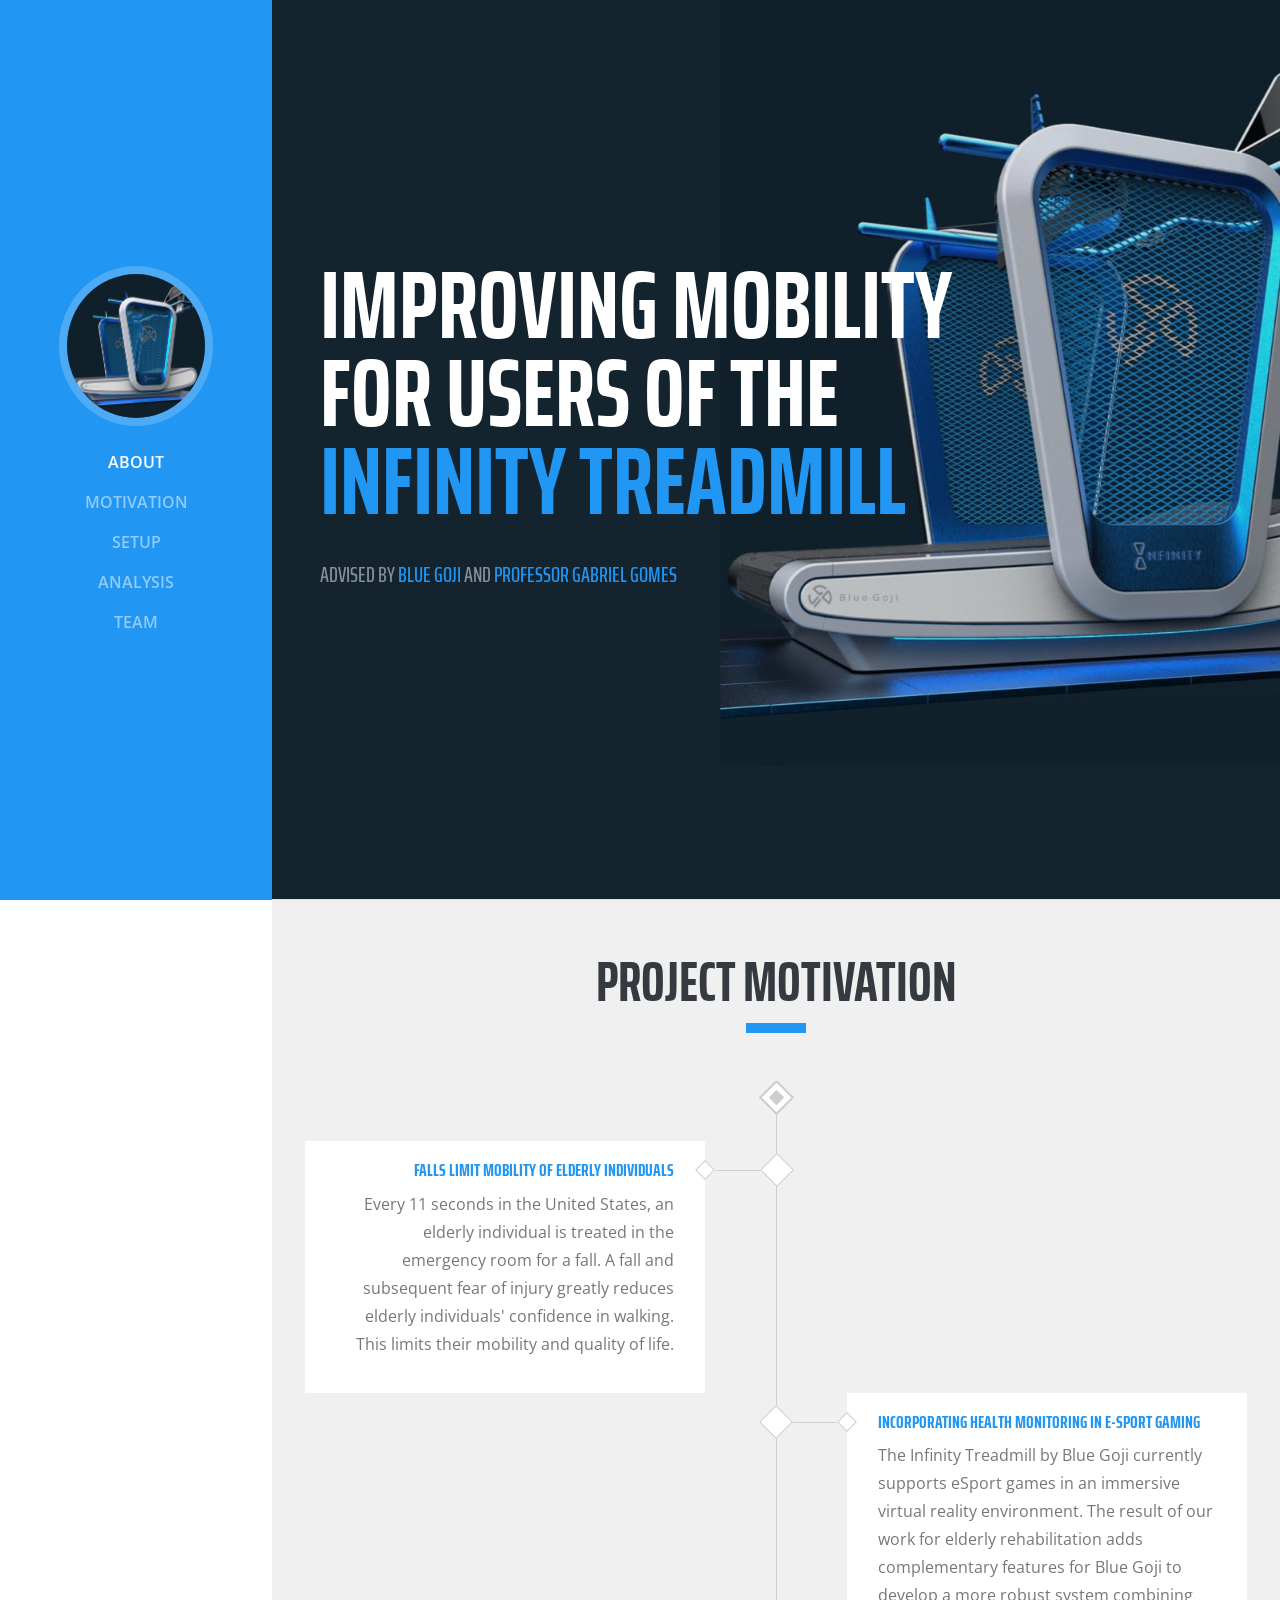
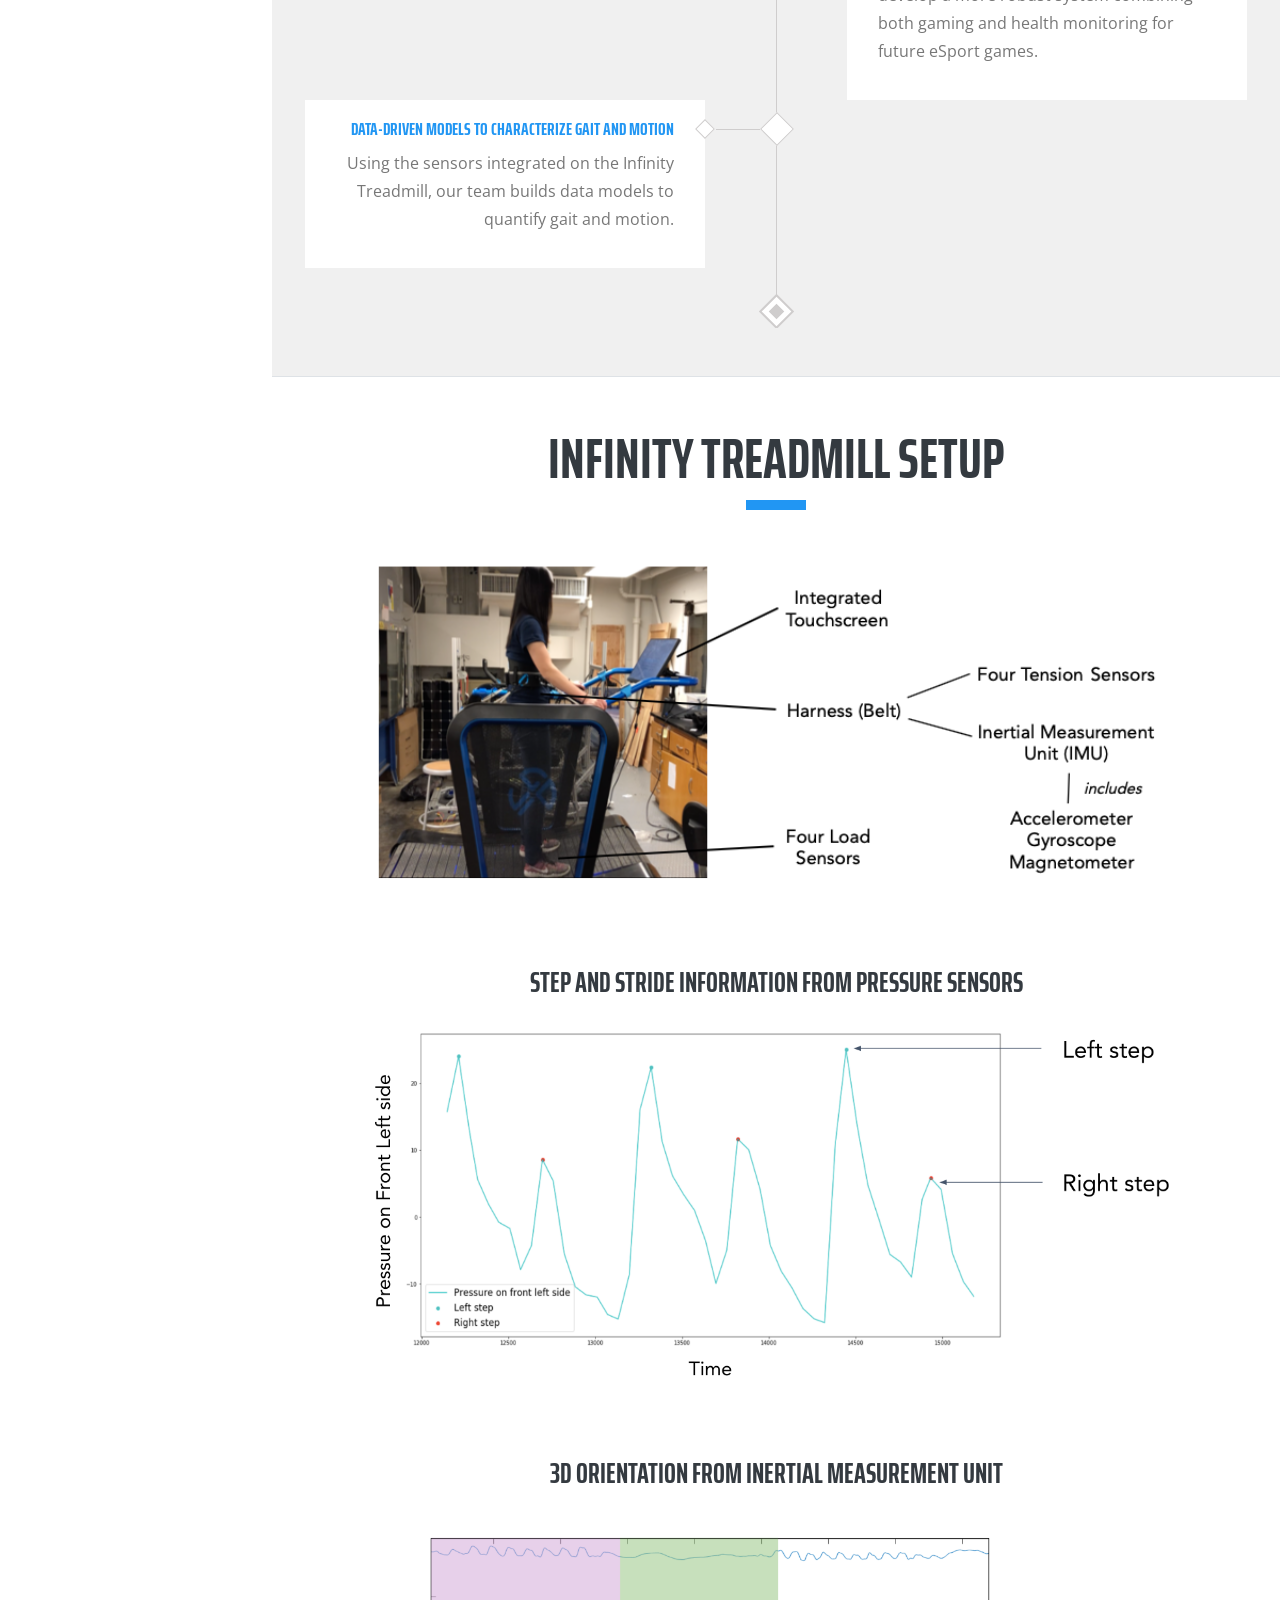
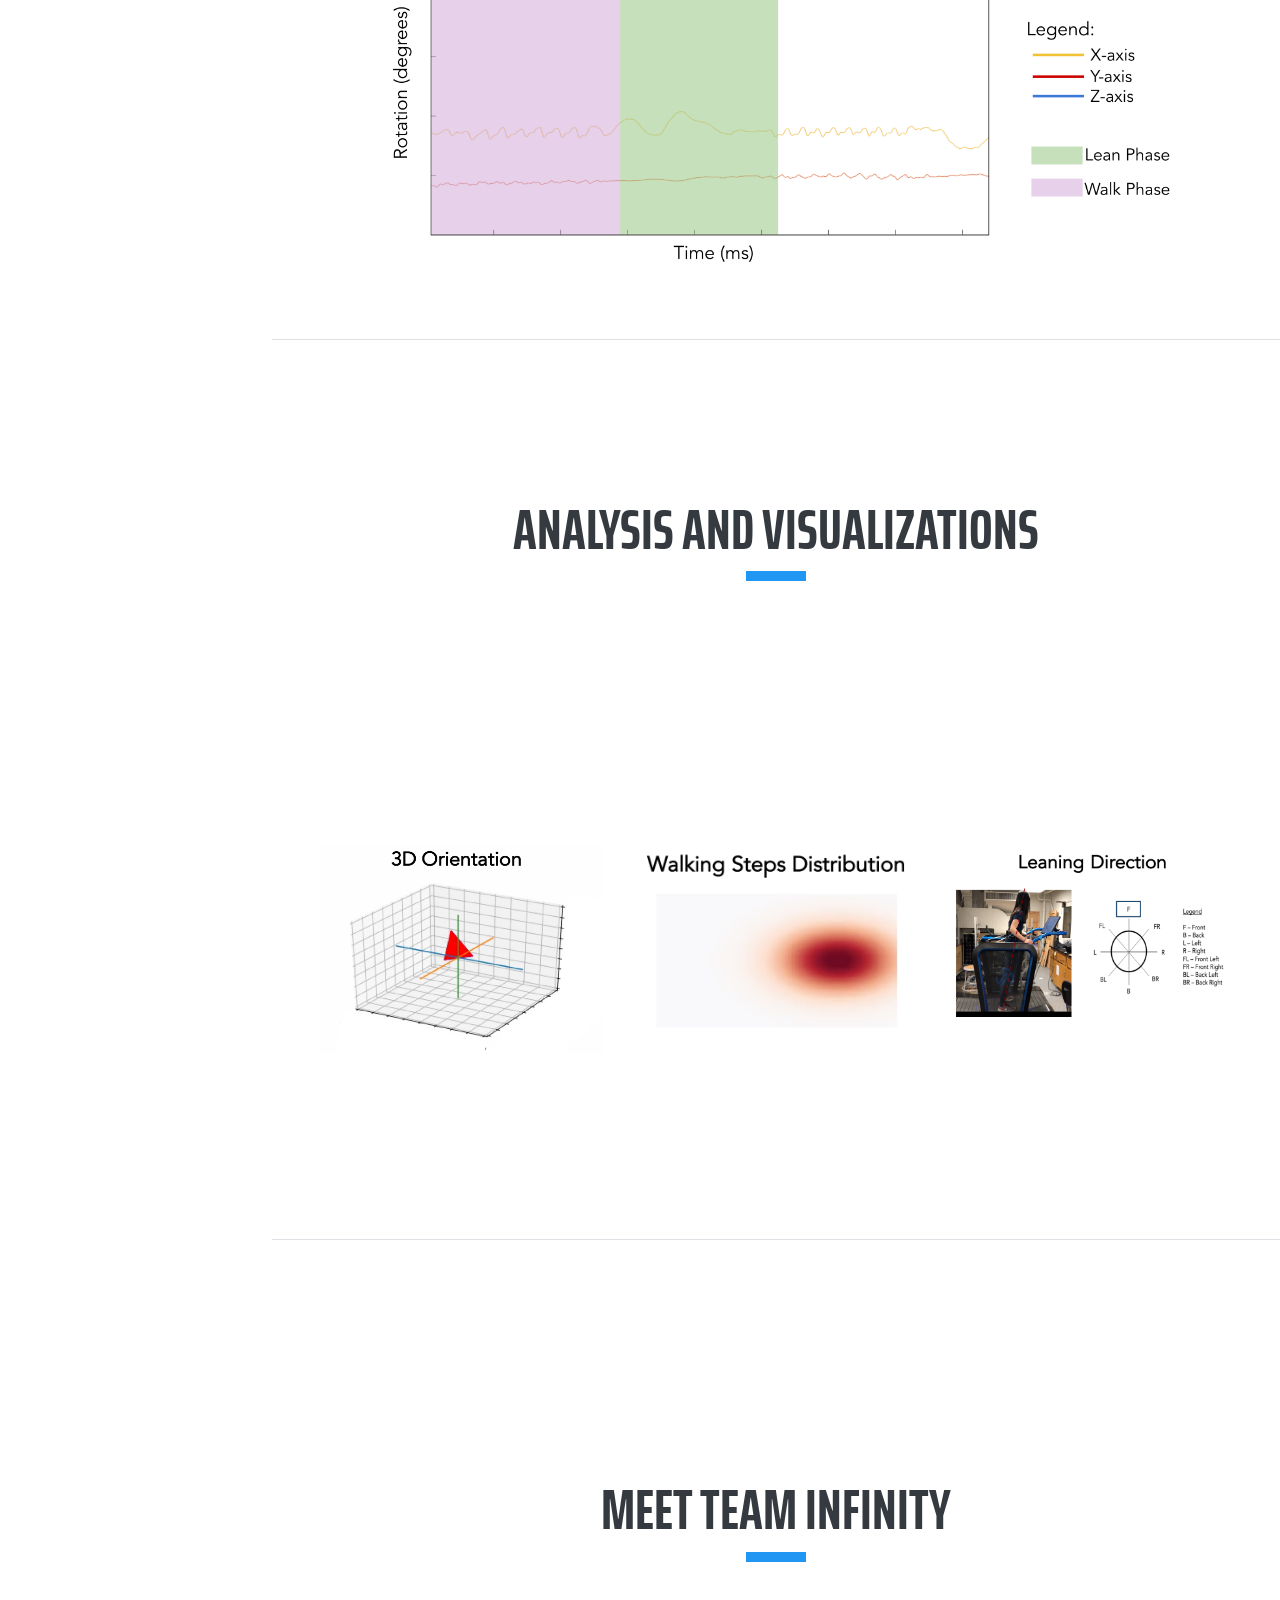
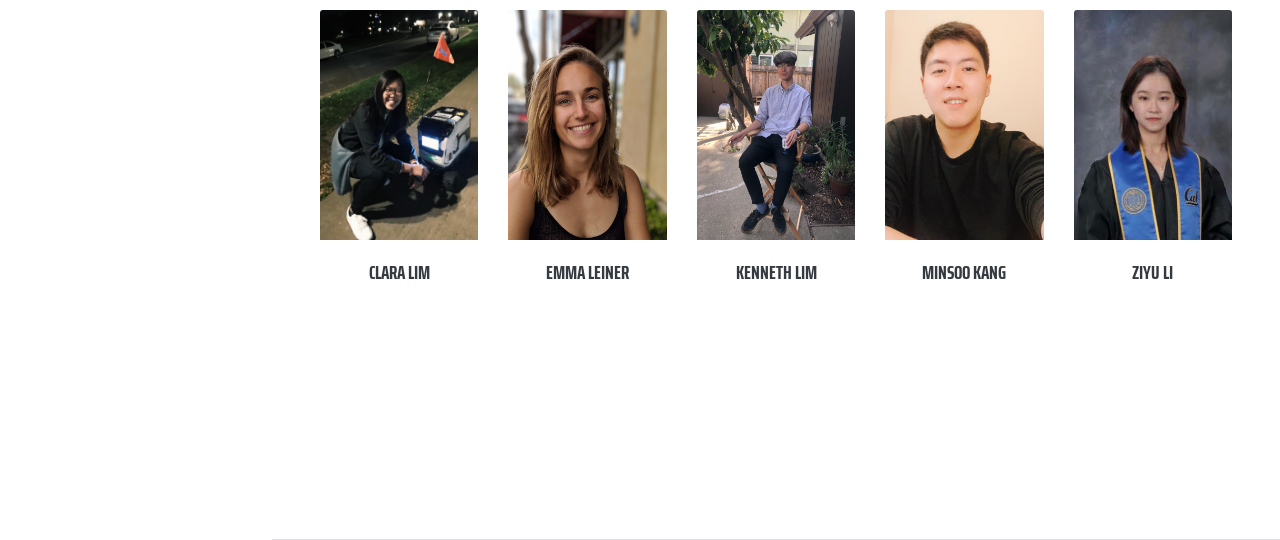
==== commit 203e4b08: "Picture changed" ====
--- a/index.html
+++ b/index.html
@@ -269,7 +269,7 @@
                               <i class="fa fa-search-plus fa-3x"></i>
                           </div>
                       </div>
-                      <img class="img-fluid" src="img/leaning-nail.png" alt="">
+                      <img class="img-fluid" src="img/leanPic.png" alt="">
                   </a>
               </div>
           </div>
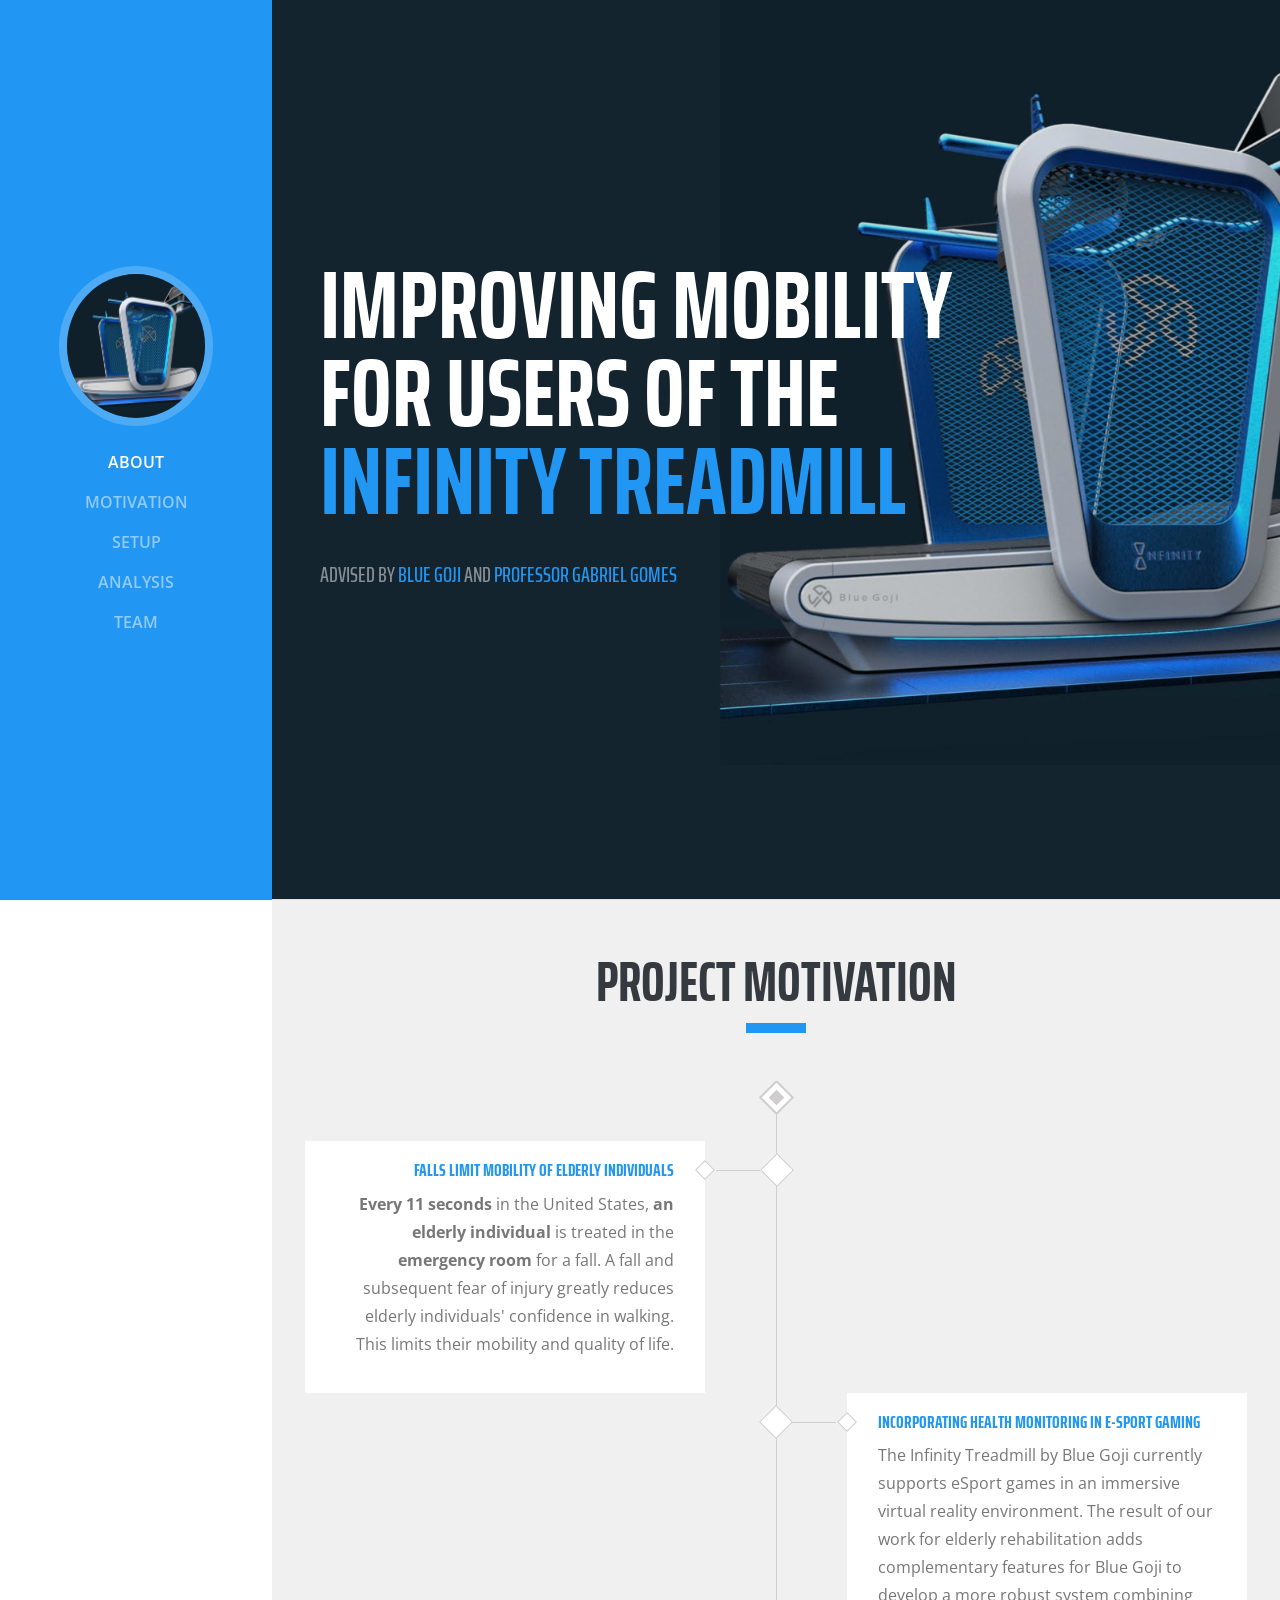
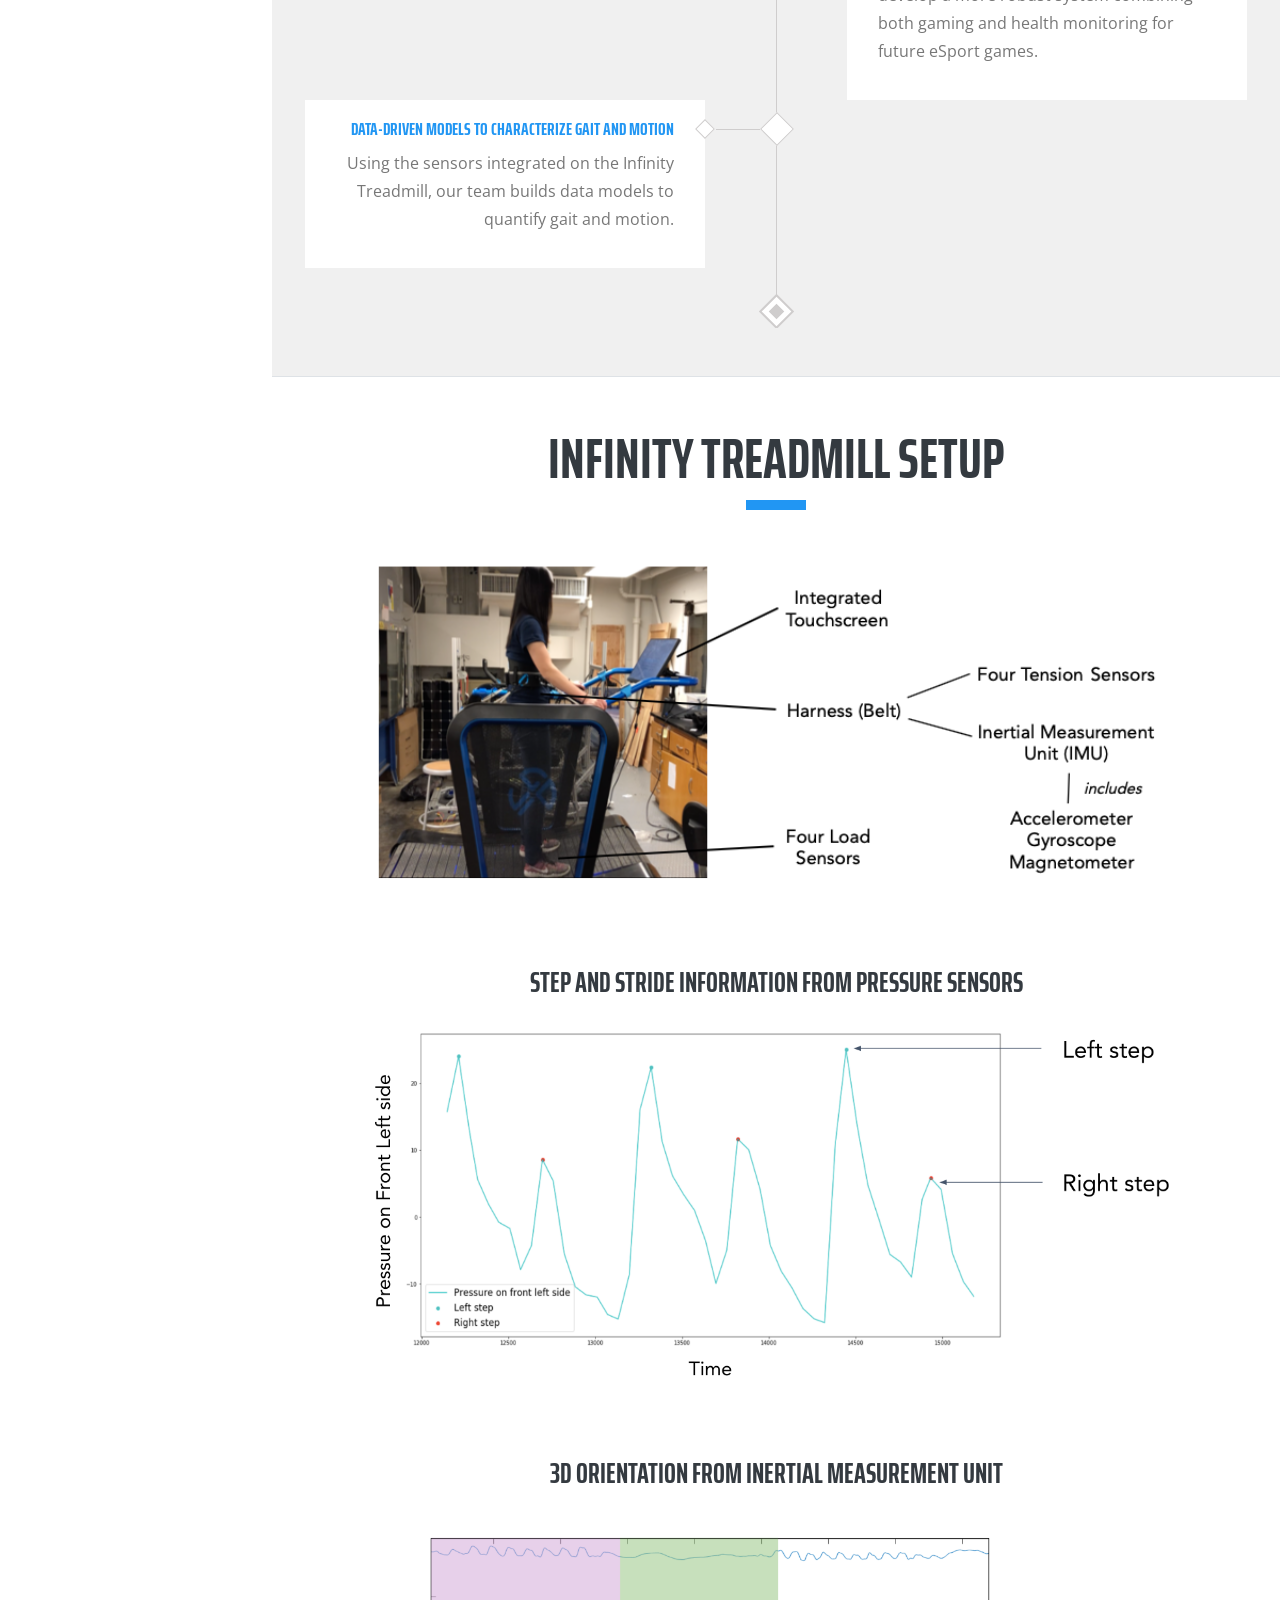
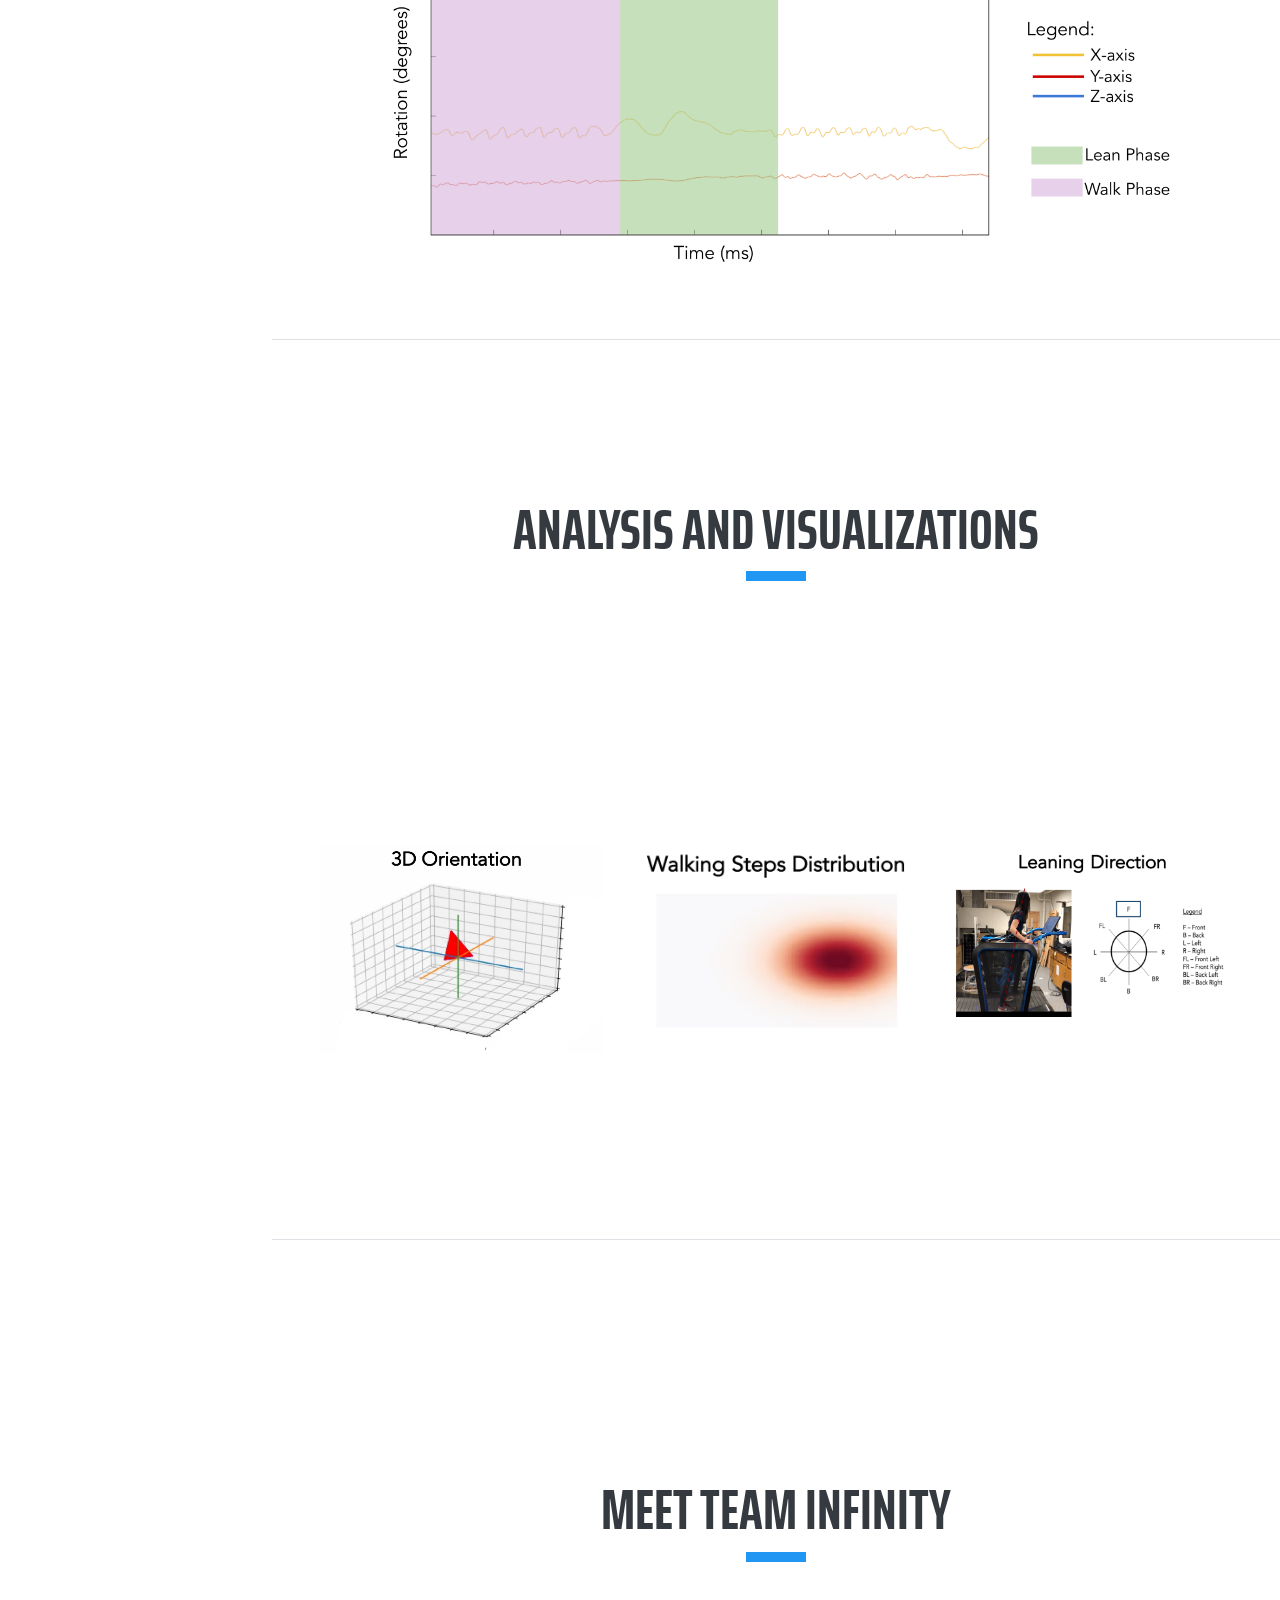
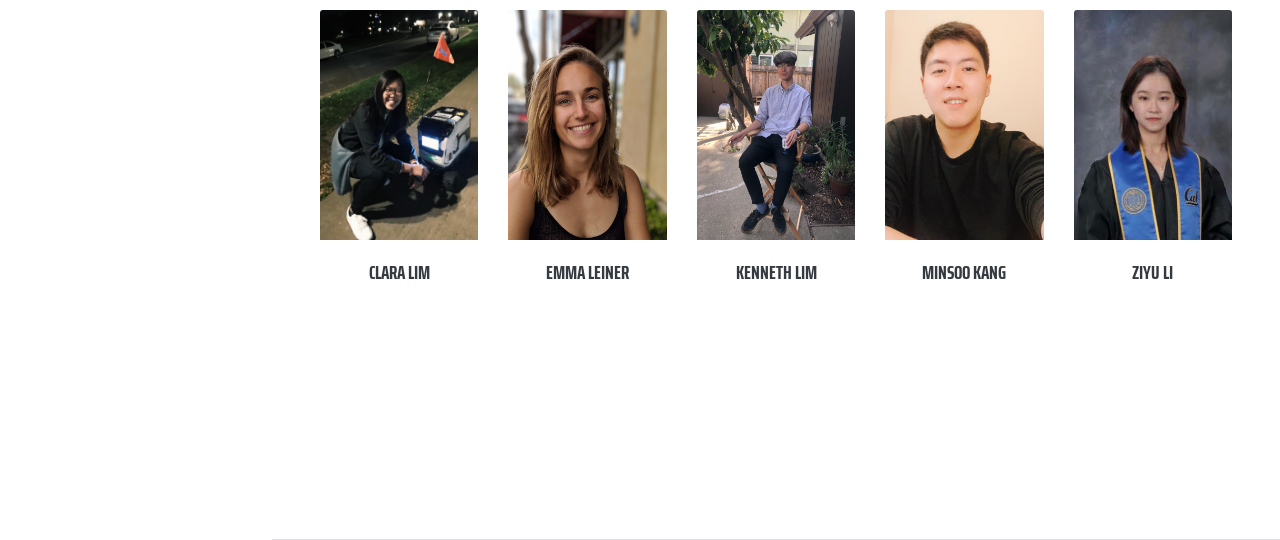
==== commit 0278a809: "Bold text" ====
--- a/index.html
+++ b/index.html
@@ -95,7 +95,7 @@
                         <div class="award-content">
                             <h5 class="title text-primary">FALLS LIMIT MOBILITY OF ELDERLY INDIVIDUALS</h5>
                             <p class="description">
-                                Every 11 seconds in the United States, an elderly individual is treated in the emergency room for a fall. A fall and subsequent fear of injury greatly reduces elderly individuals' confidence in walking. This limits their mobility and quality of life.
+                                <b>Every 11 seconds</b> in the United States, <b>an elderly individual</b> is treated in the <b>emergency room </b>for a fall. A fall and subsequent fear of injury greatly reduces elderly individuals' confidence in walking. This limits their mobility and quality of life.
                             </p>
                         </div>
                     </div>
@@ -438,18 +438,22 @@
                           <div class="modal-body">
                               <div class="title-bar">
                                 <div class="col-md-12">
-                                  <h2 class="text-center">USING PRESSURE SENSORS TO GENERATE SYMMETRY INDEX </h2>
+                                  <h2 class="text-center">UTILIZING MACHINE LEARNING TO IDENTIFY LEAN DIRECTION BASED ON TENSION SENSORS </h2>
                                   <div class="heading-border"></div>
                                 </div>
                               </div>
                               <div class="row">
                                 <div class="col-md-8">
 
-                                  <iframe width="640" height="360" src="https://www.youtube.com/embed/BPfPiTRdiAI" frameborder="0" allow="accelerometer; autoplay; encrypted-media; gyroscope; picture-in-picture" allowfullscreen></iframe>
+                                  <iframe width="640" height="360" src="https://www.youtube.com/embed/krQdMVUpFPo" frameborder="0" allow="accelerometer; autoplay; encrypted-media; gyroscope; picture-in-picture" allowfullscreen></iframe>
 
                                 </div>
                                 <div class="col-md-4">
-                                  <p>We utilized the Inertial Measurement Unit (IMU) to understand and visualize lean of the user. The example here shows forward lean, back lean, left lean, right lean, back left lean and walking.</p>
+                                  <p>We used a Random Forest model to identify lean direction of the user based on the tension sensors on the harness/belt. The lean directions included Front, Back, Left, Right, Front Left, Front Right, Back Left and Back Right as shown in the image below.
+                                    <img class="img-fluid" src="img/portfolio/directions.png" alt="">
+                                  </p>
+
+
 
 
                               </div>
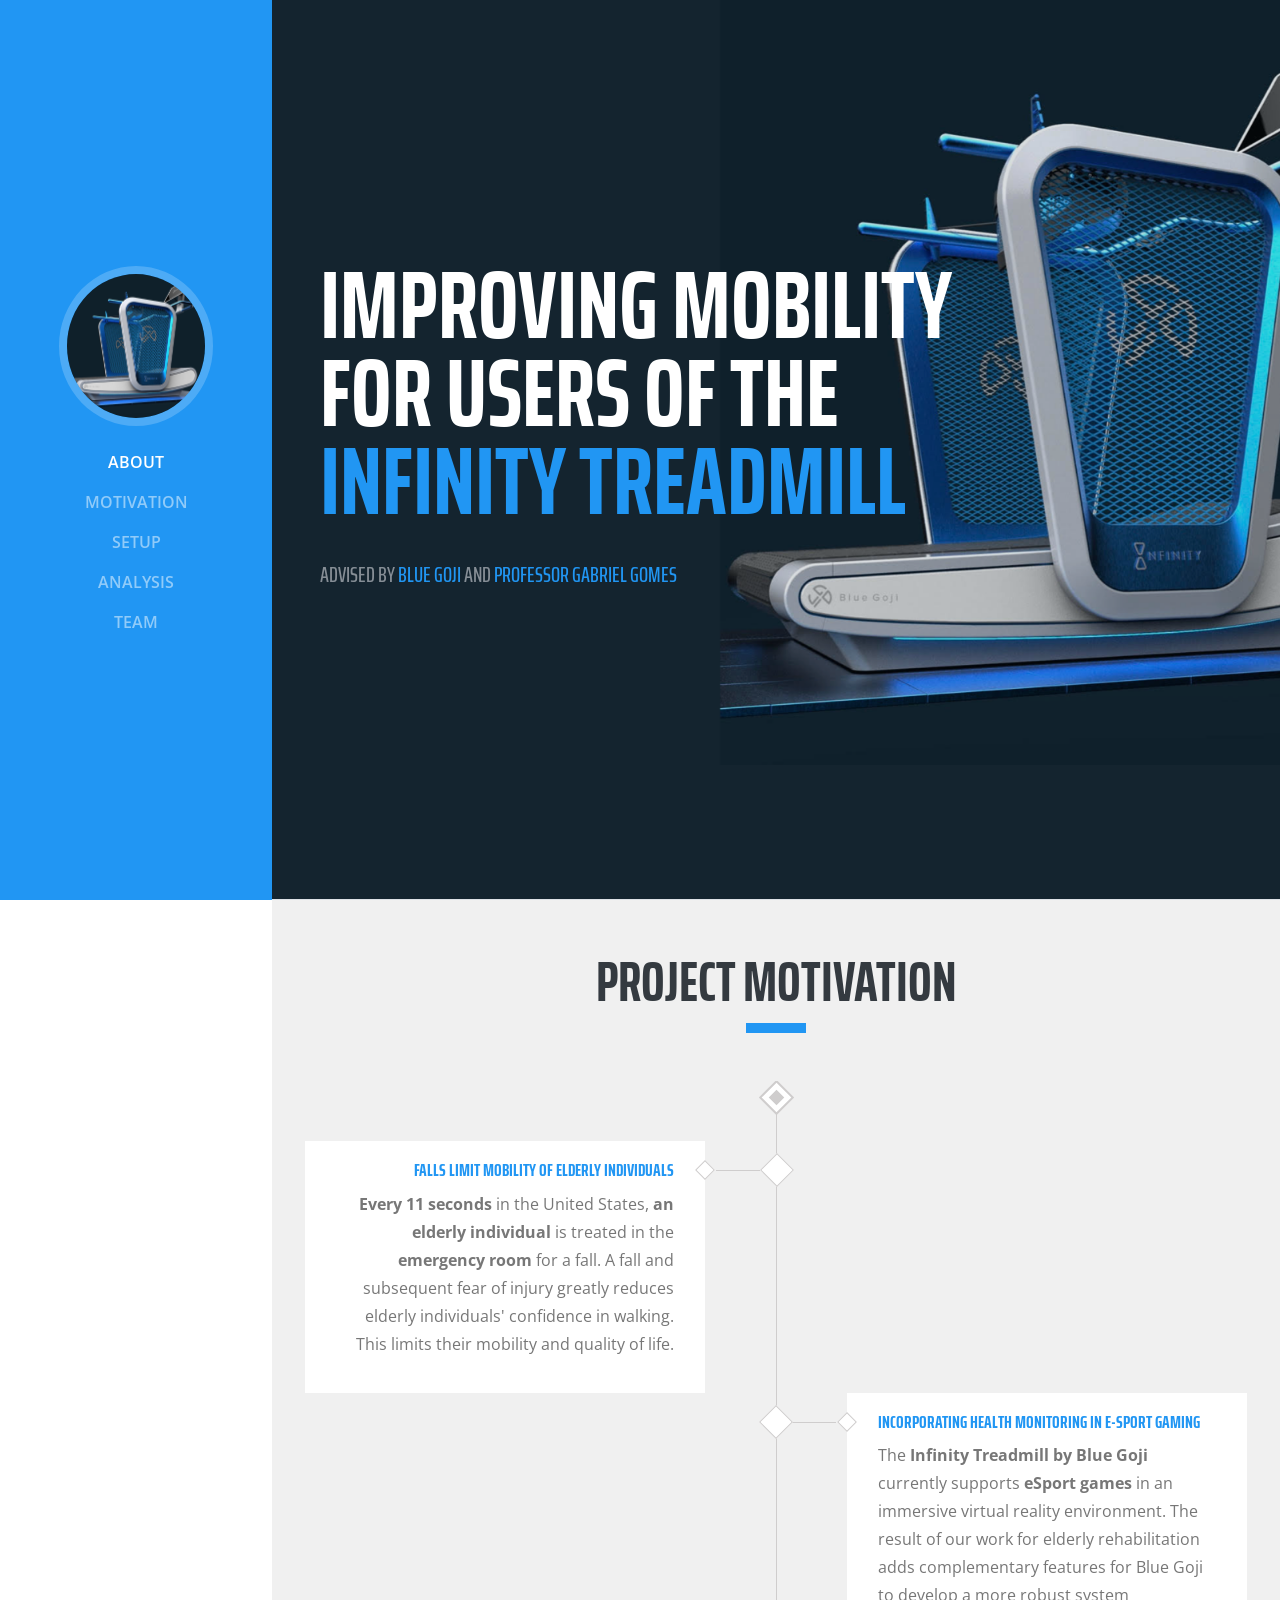
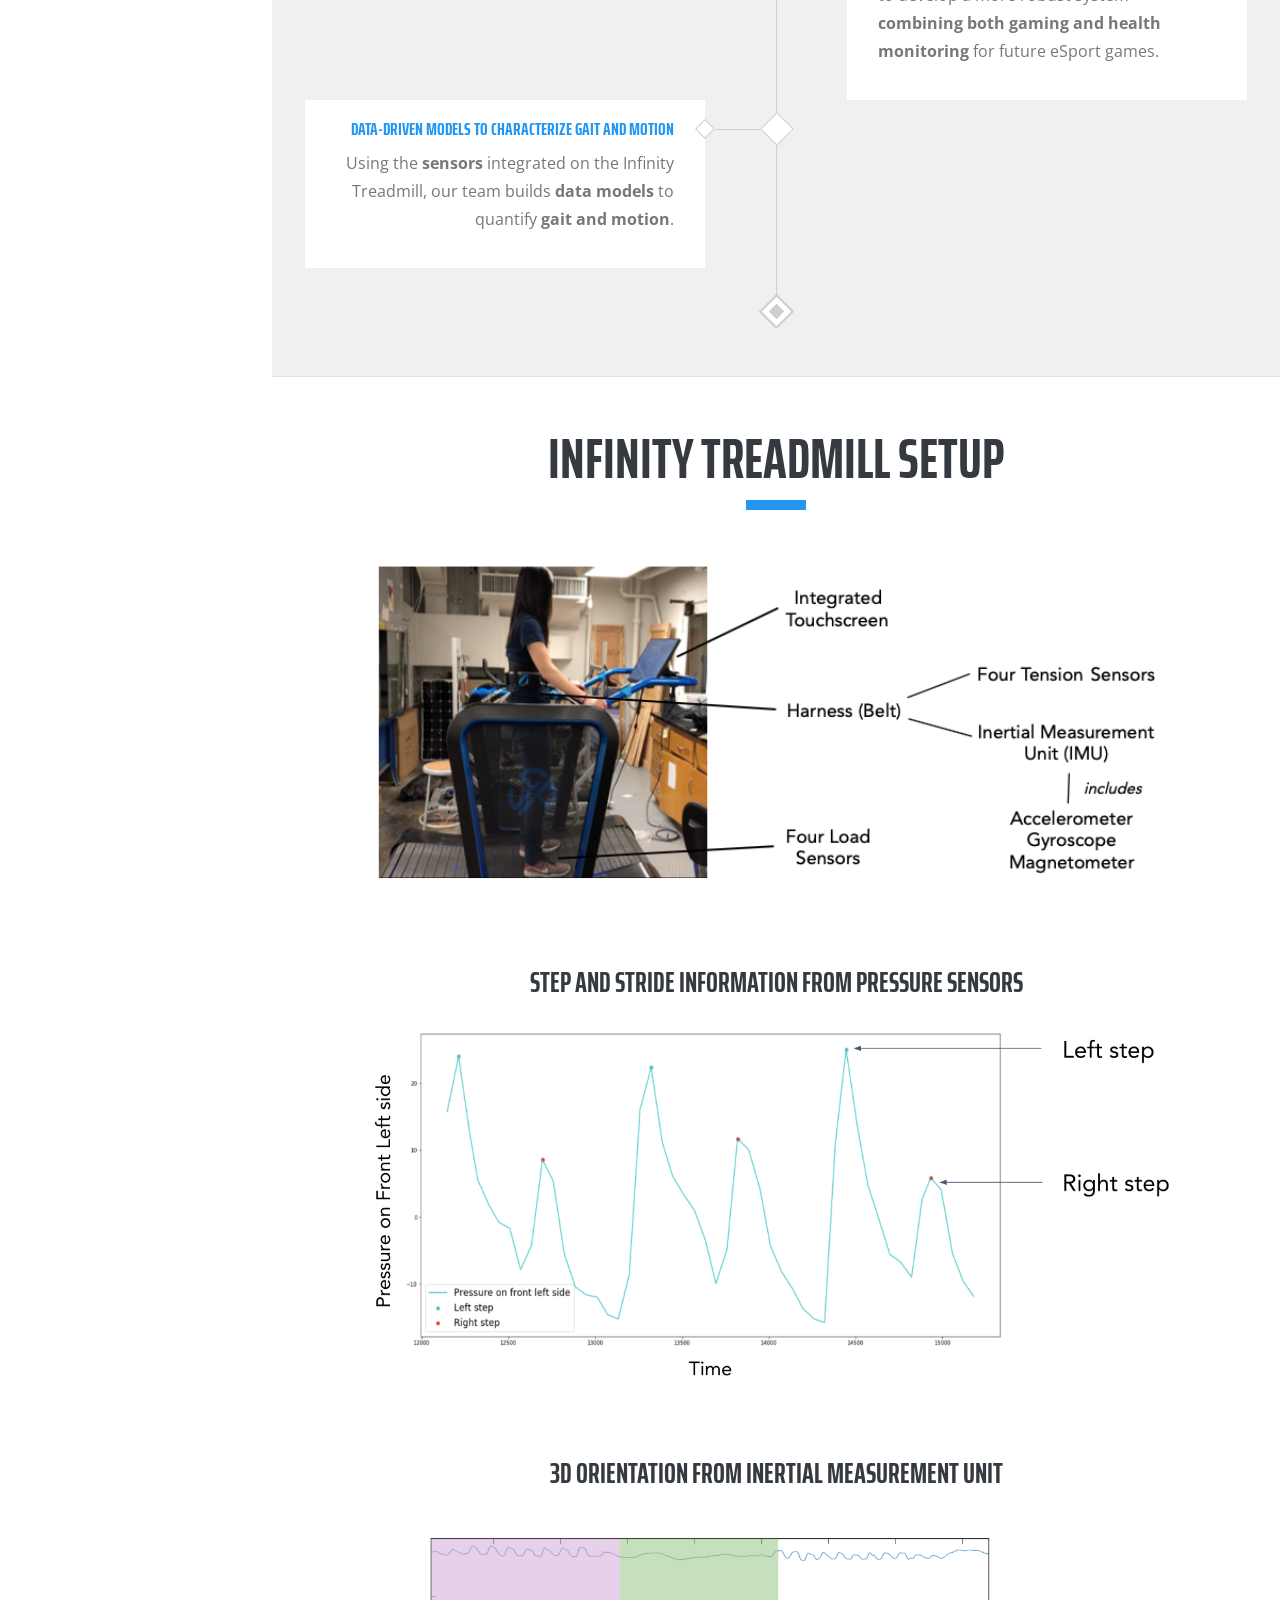
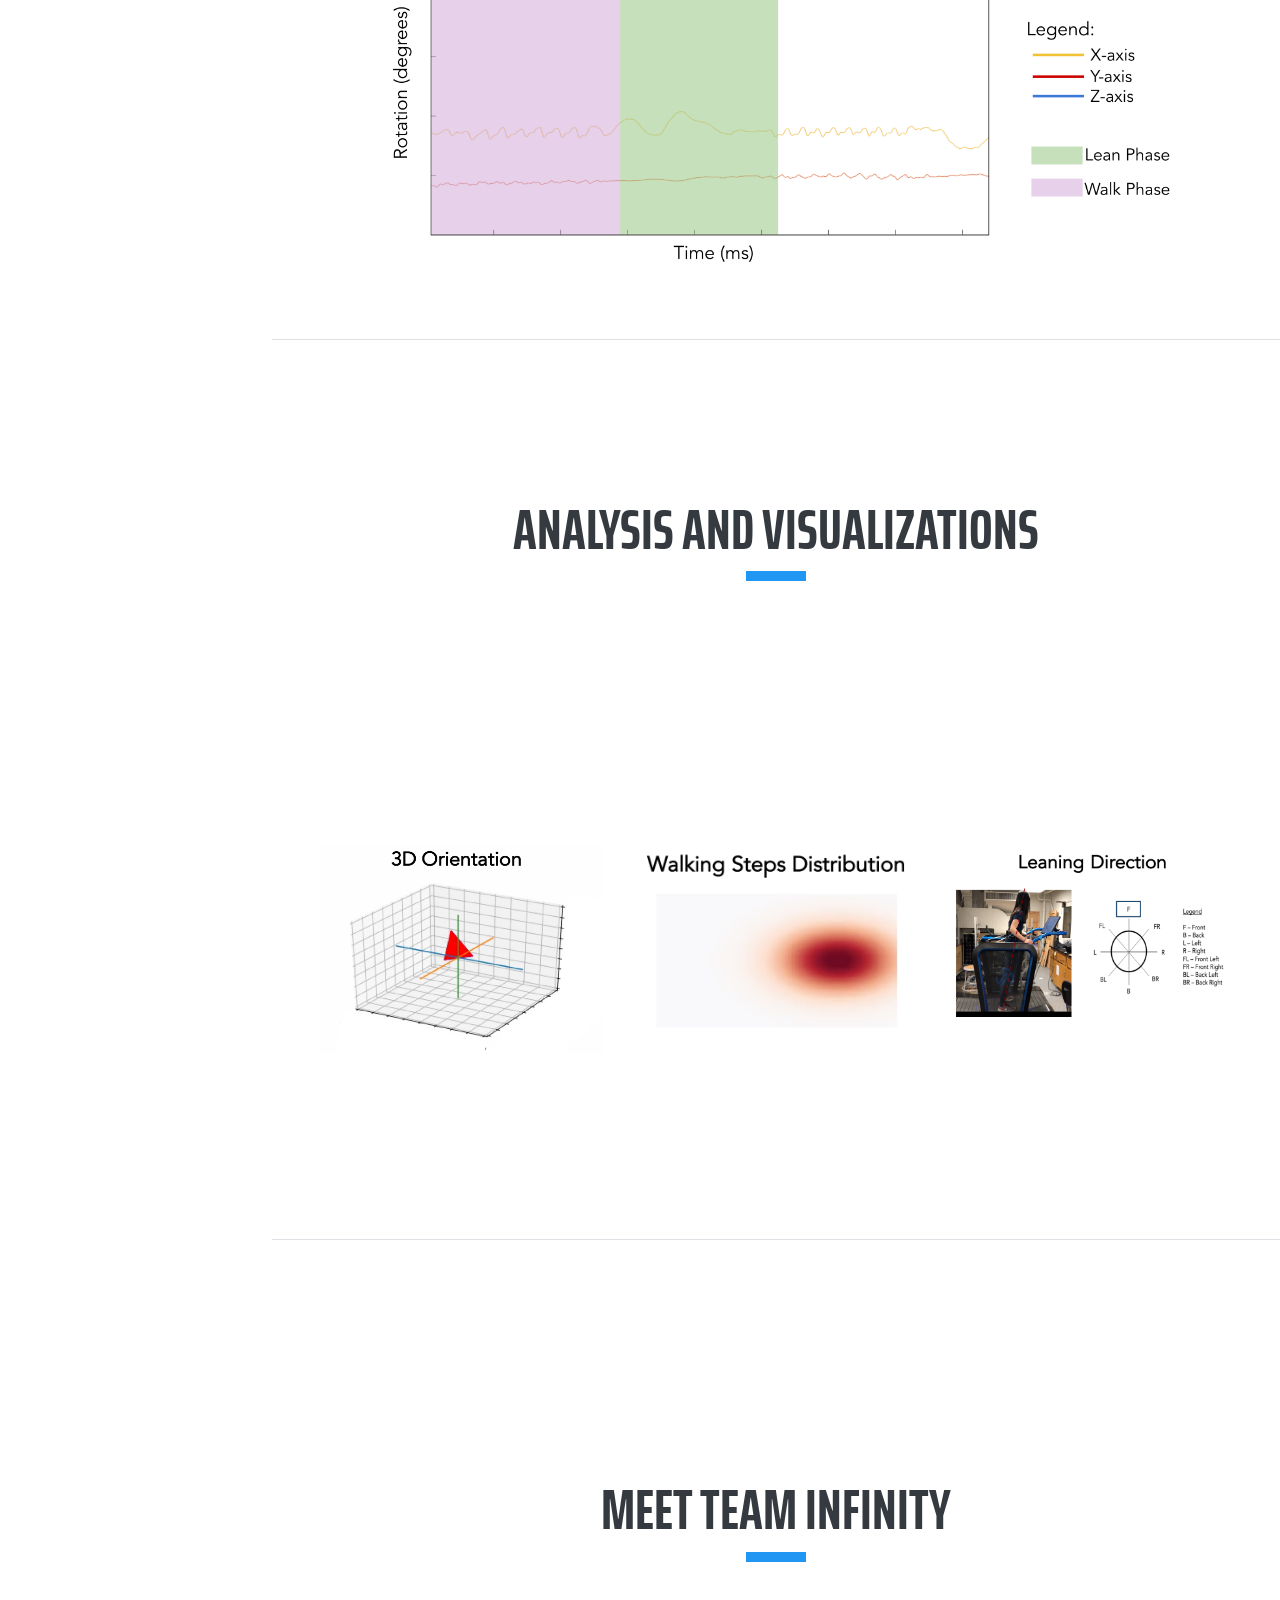
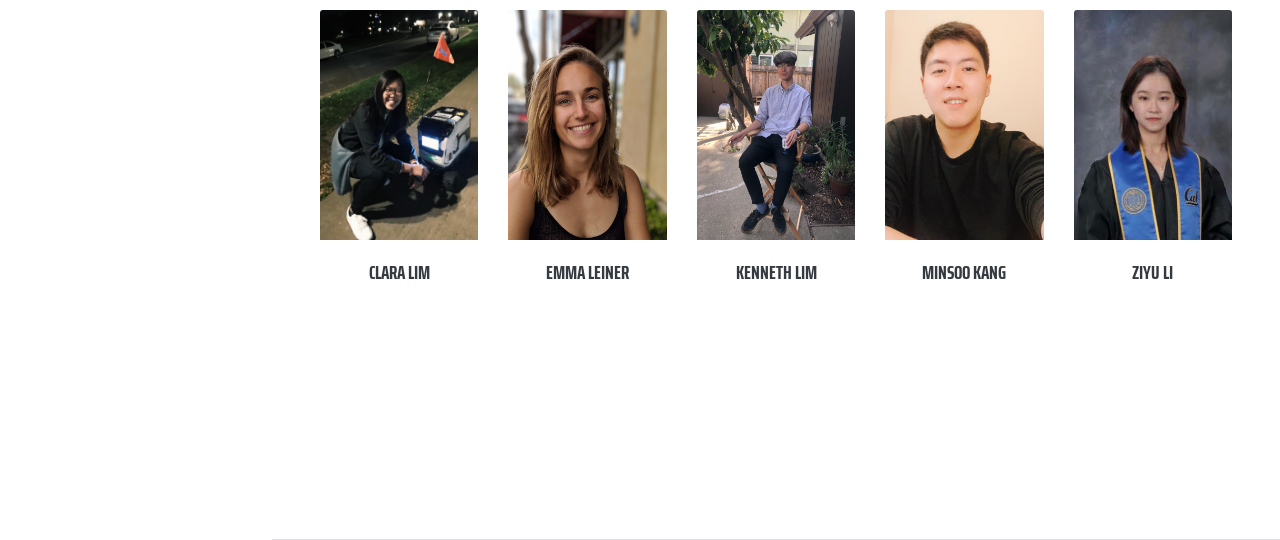
==== commit 15f6fd8b: "Update index.html" ====
--- a/index.html
+++ b/index.html
@@ -95,7 +95,7 @@
                         <div class="award-content">
                             <h5 class="title text-primary">FALLS LIMIT MOBILITY OF ELDERLY INDIVIDUALS</h5>
                             <p class="description">
-                                <b>Every 11 seconds</b> in the United States, <b>an elderly individual</b> is treated in the <b>emergency room </b>for a fall. A fall and subsequent fear of injury greatly reduces elderly individuals' confidence in walking. This limits their mobility and quality of life.
+                                <b>Every 11 seconds</b> in the United States, <b>an elderly individual</b> is treated in the <b>emergency room </b> for a fall. A fall and subsequent fear of injury greatly reduces elderly individuals' confidence in walking. This limits their mobility and quality of life.
                             </p>
                         </div>
                     </div>
@@ -104,7 +104,7 @@
                         <div class="award-content">
                             <h5 class="title text-primary">INCORPORATING HEALTH MONITORING IN E-SPORT GAMING</h5>
                             <p class="description">
-                                The Infinity Treadmill by Blue Goji currently supports eSport games in an immersive virtual reality environment. The result of our work for elderly rehabilitation adds complementary features for Blue Goji to develop a more robust system combining both gaming and health monitoring for future eSport games.
+                                The <b>Infinity Treadmill by Blue Goji</b> currently supports <b>eSport games</b> in an immersive virtual reality environment. The result of our work for elderly rehabilitation adds complementary features for Blue Goji to develop a more robust system <b>combining both gaming and health monitoring </b>for future eSport games.
                             </p>
                         </div>
                     </div>
@@ -113,7 +113,7 @@
                         <div class="award-content">
                             <h5 class="title text-primary">DATA-DRIVEN MODELS TO CHARACTERIZE GAIT AND MOTION</h5>
                             <p class="description">
-                                Using the sensors integrated on the Infinity Treadmill, our team builds data models to quantify gait and motion.
+                                Using the <b>sensors </b>integrated on the Infinity Treadmill, our team builds <b> data models</b> to quantify <b>gait and motion</b>.
                             </p>
                         </div>
                     </div>
